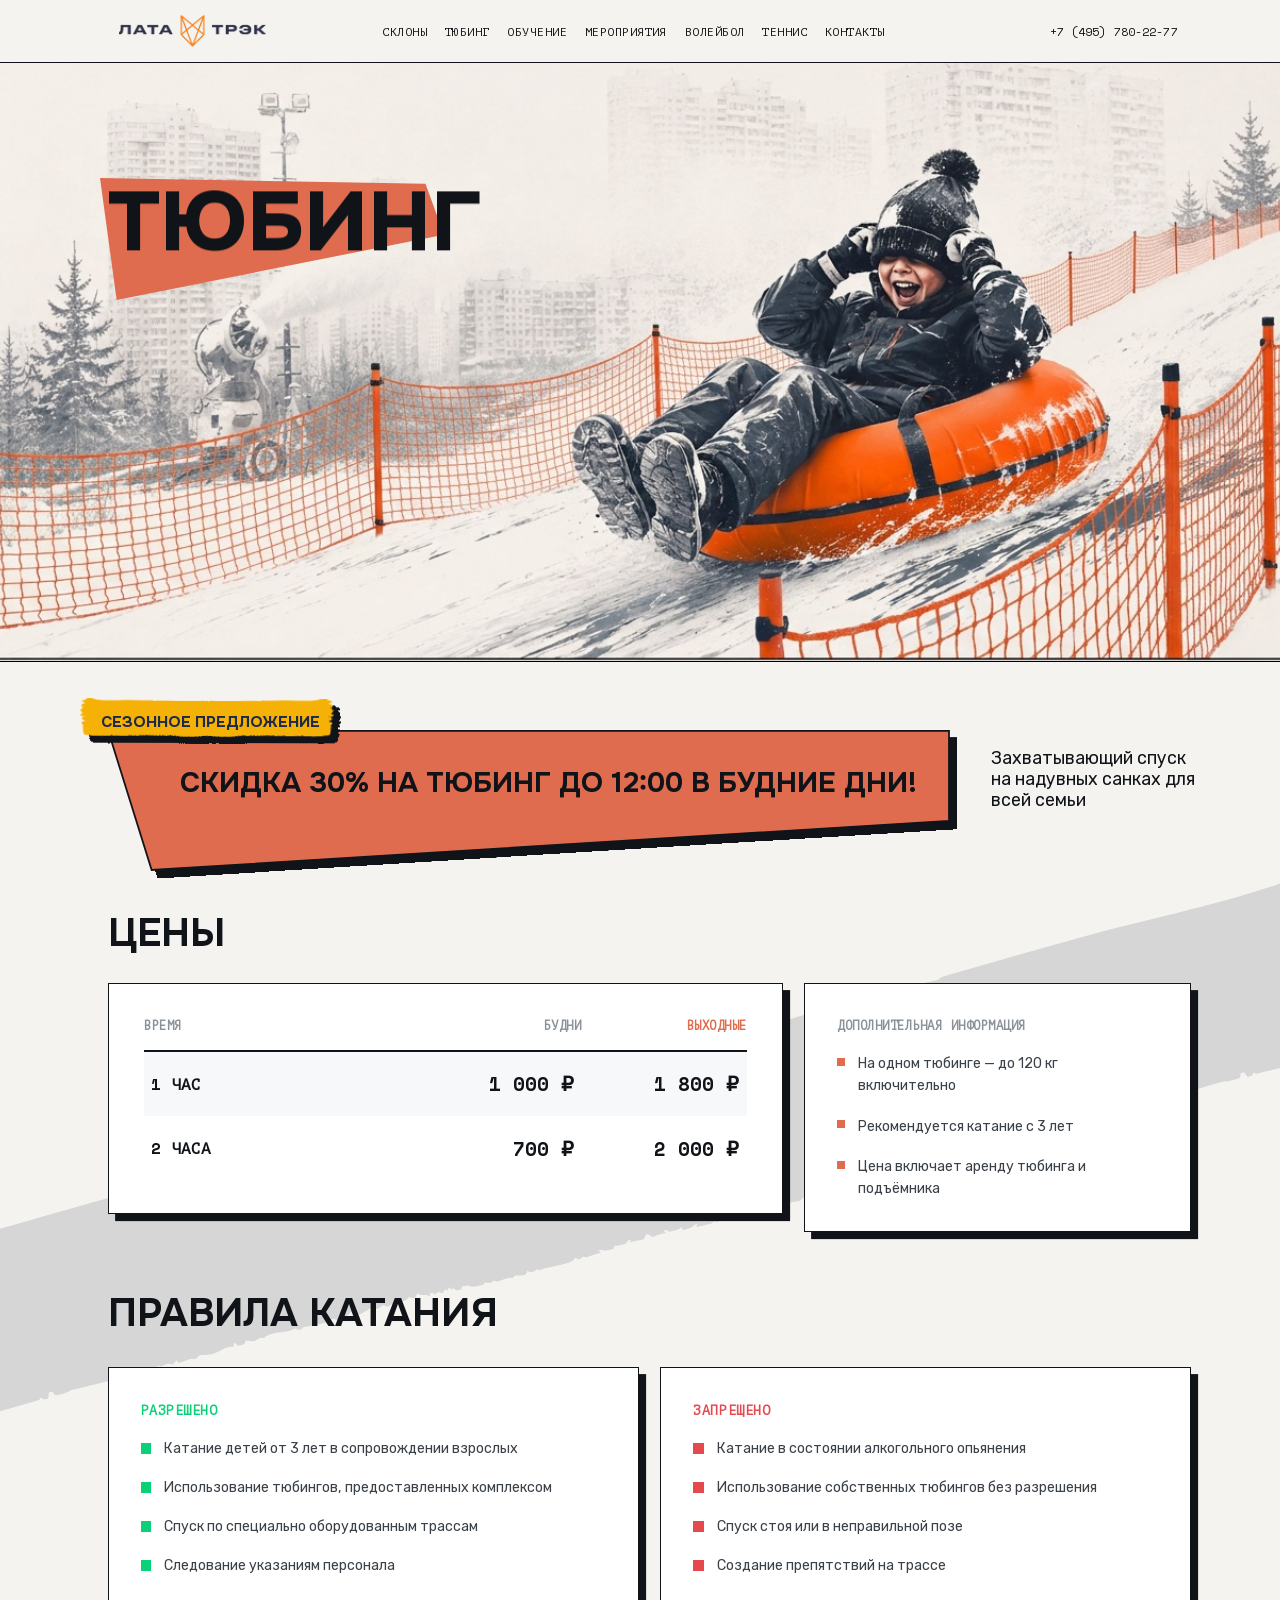
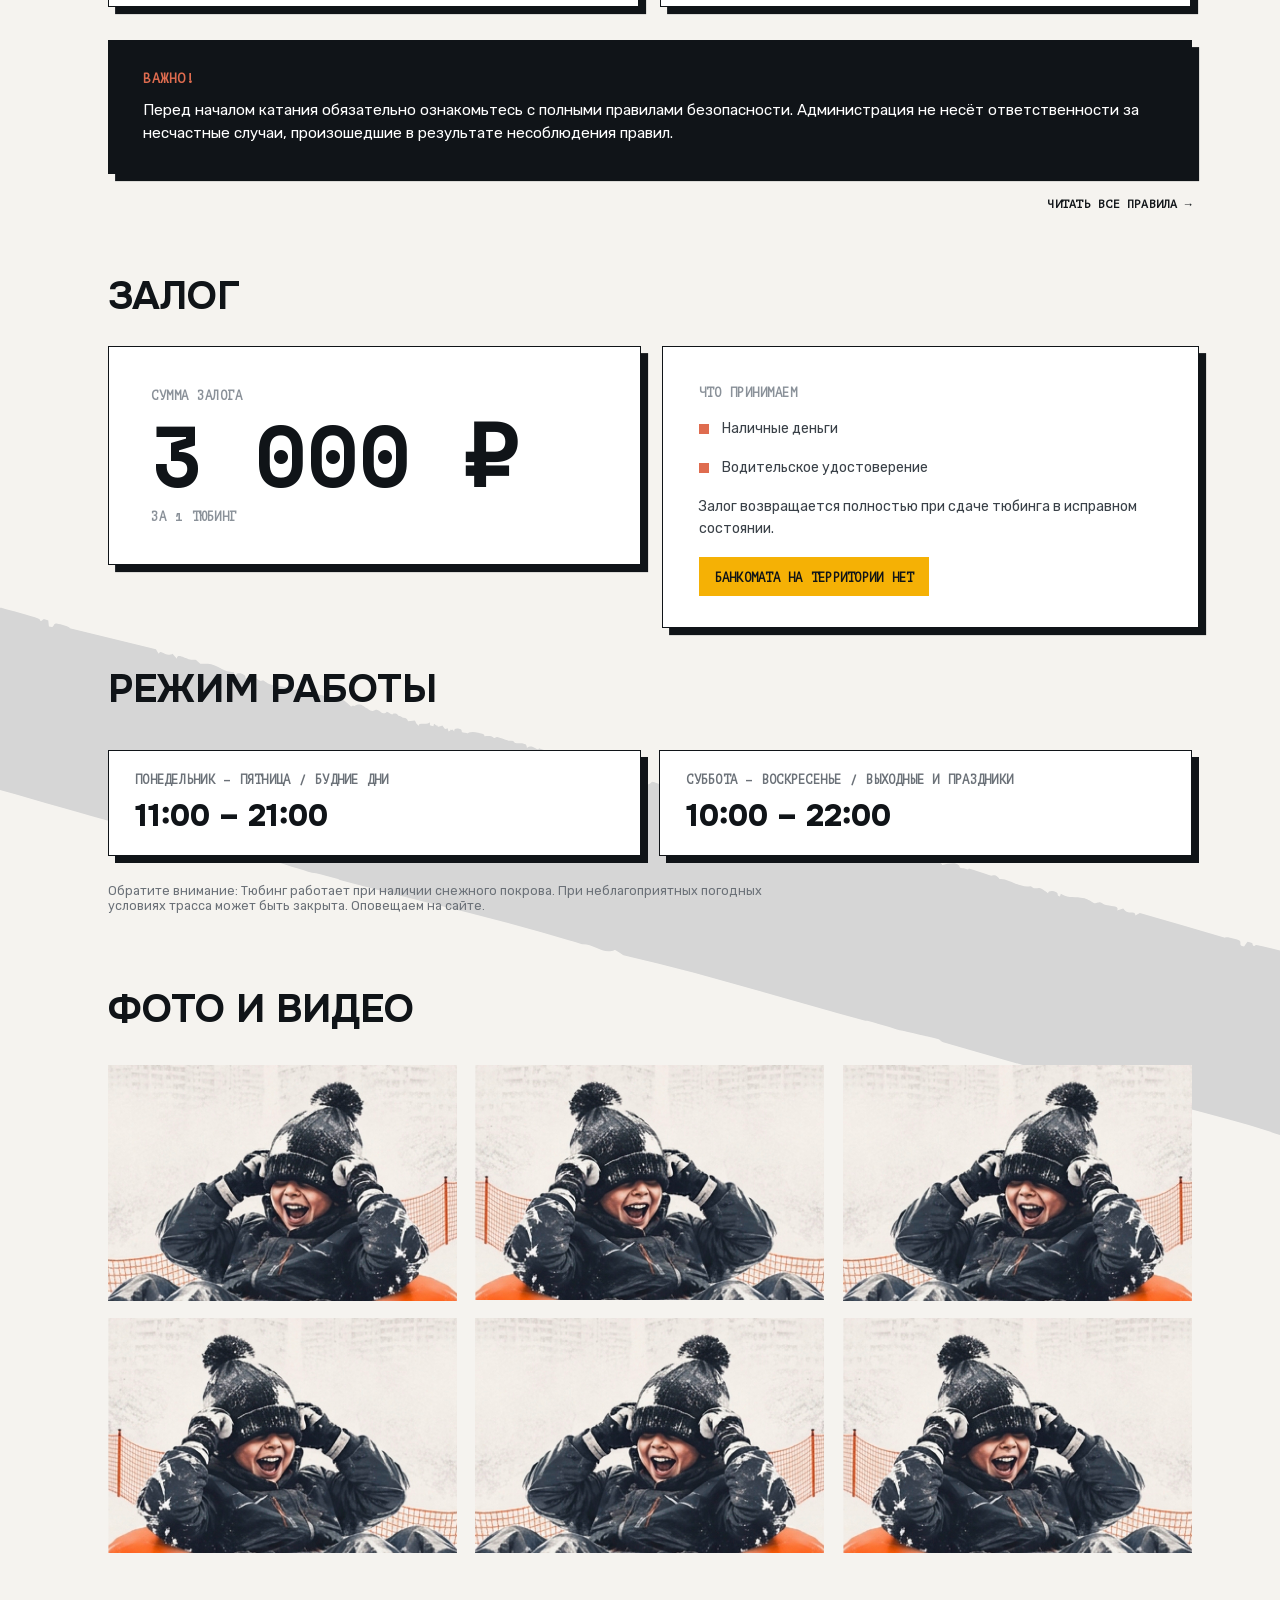
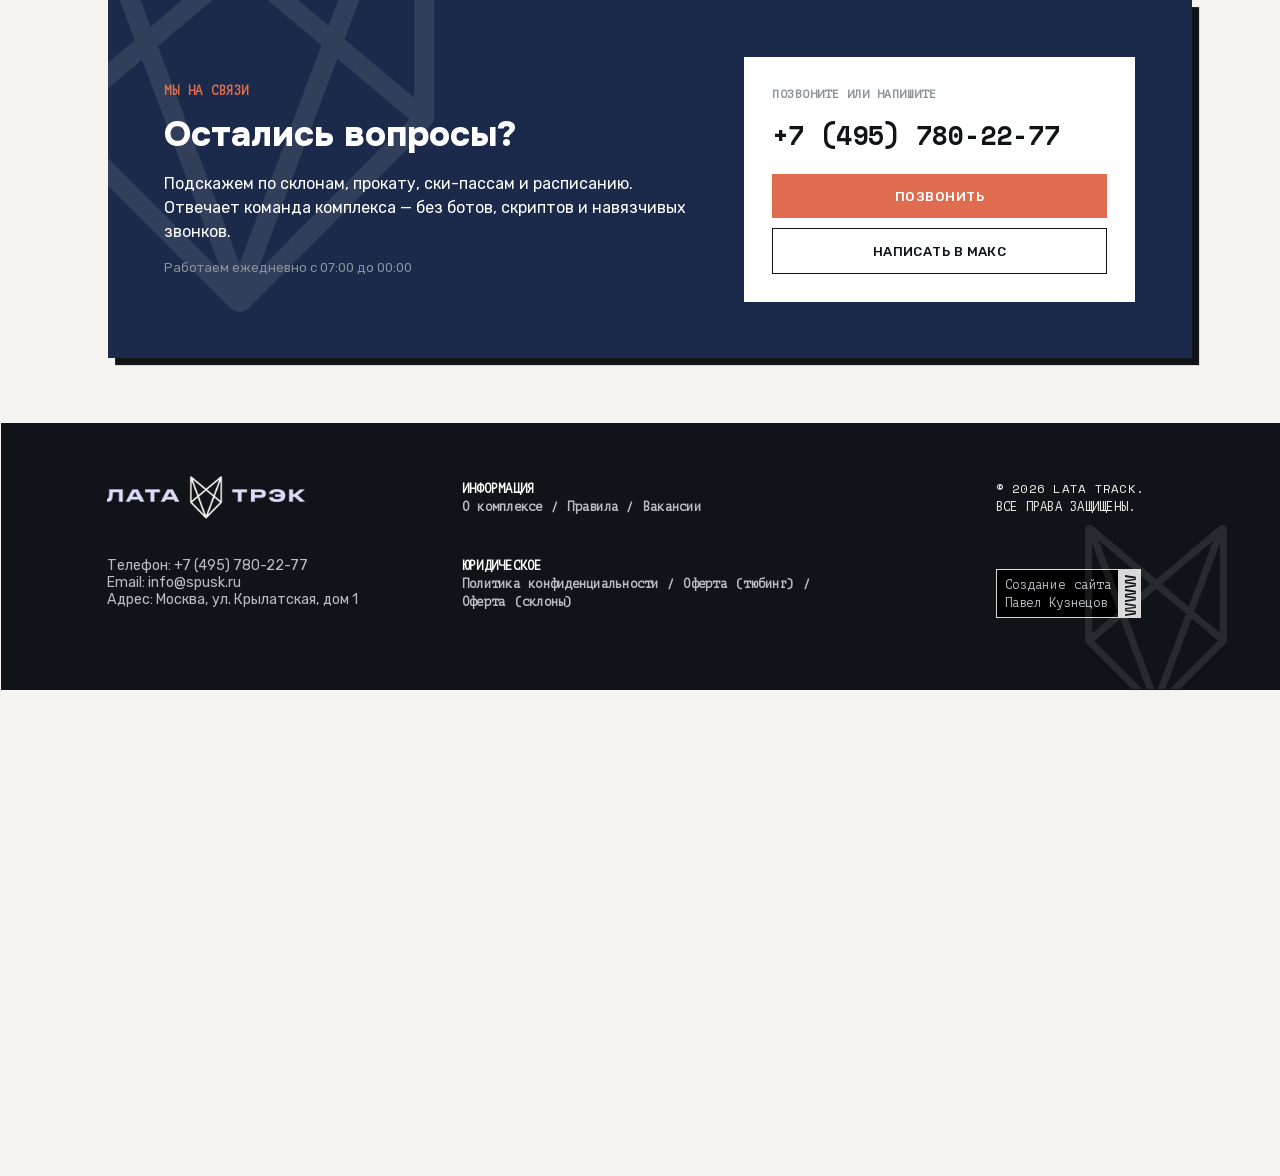
==== tubing.html @ 36e6abb0 "LATA TRACK demo: главная + тюбинг, прелоадер с FLIP, переходы страниц Живая вёрстка 1:1 с Figma kfRB" ====
<!DOCTYPE html>
<html lang="ru">
<head>
<meta charset="UTF-8">
<meta name="viewport" content="width=1440">
<title>ТЮБИНГ — ЛАТА ТРЭК</title>
<link rel="stylesheet" href="assets/fonts/fonts.css">
<link rel="stylesheet" href="css/main.css">
<script>
(function () {
  var q = new URLSearchParams(location.search);
  var rm = matchMedia('(prefers-reduced-motion: reduce)').matches;
  var d = document.documentElement;
  if (q.has('static') || rm) { d.classList.add('static'); return; }
  if (sessionStorage.getItem('lata-wipe')) { d.classList.add('from-wipe'); }
  d.classList.add('entering', 'page-anim-hero');
})();
</script>
</head>
<body class="page-tubing">

<div class="canvas">

  <!-- диагональные полосы-декор -->
  <div class="stripe tub-stripe-top"><img src="assets/img/tub-stripe-top.svg" alt=""></div>
  <div class="stripe tub-stripe-bottom"><img src="assets/img/tub-stripe-bottom.svg" alt=""></div>

  <!-- HERO -->
  <div class="hero-strip">
    <div class="media"><img src="assets/img/hero-tubing.jpg" alt="Тюбинг в «Лата Трэк»"></div>
  </div>
  <div class="paint tub-paint-h1"><img src="assets/img/tub-paint-h1.svg" alt=""></div>
  <h1 class="h1-hero"><span class="mask"><span>ТЮБИНГ</span></span></h1>
  <div class="tub-note tub-hero-soft">Захватывающий спуск на надувных санках для всей семьи</div>

  <!-- промо -->
  <div class="tub-promo tub-hero-soft"><div class="wrap"><img src="assets/img/tub-promo-banner.svg" alt=""></div></div>
  <div class="tub-promo-title tub-hero-soft">СКИДКА 30% НА ТЮБИНГ ДО 12:00 В БУДНИЕ ДНИ!</div>
  <div class="paint seasonal-paint tub-hero-soft"><div class="rot"><img src="assets/img/tub-paint-seasonal.svg" alt=""></div></div>
  <div class="seasonal-label tub-hero-soft">СЕЗОННОЕ ПРЕДЛОЖЕНИЕ</div>

  <!-- ЦЕНЫ -->
  <section class="sec sec-prices">
    <h2 class="h2" data-rv>ЦЕНЫ</h2>
    <div class="row" data-rv-group>
      <div class="bcard hoverable price-card" data-rv>
        <div class="hrow">
          <span class="mono-label grow">ВРЕМЯ</span>
          <span class="cell"><span class="mono-label">БУДНИ</span></span>
          <span class="cell last"><span class="mono-label accent">ВЫХОДНЫЕ</span></span>
        </div>
        <div class="rule"></div>
        <div class="prow zebra">
          <span class="nm">1 ЧАС</span>
          <span class="cell">1 000 ₽</span>
          <span class="cell last">1 800 ₽</span>
        </div>
        <div class="prow">
          <span class="nm">2 ЧАСА</span>
          <span class="cell">700 ₽</span>
          <span class="cell last">2 000 ₽</span>
        </div>
      </div>
      <div class="bcard hoverable info-card" data-rv>
        <span class="mono-label">ДОПОЛНИТЕЛЬНАЯ ИНФОРМАЦИЯ</span>
        <div class="bullet"><span class="dot"></span><p>На одном тюбинге — до 120 кг включительно</p></div>
        <div class="bullet"><span class="dot"></span><p>Рекомендуется катание с 3 лет</p></div>
        <div class="bullet"><span class="dot"></span><p>Цена включает аренду тюбинга и подъёмника</p></div>
      </div>
    </div>
  </section>

  <!-- ПРАВИЛА КАТАНИЯ -->
  <h2 class="h2 tub-rules-h2" data-rv>ПРАВИЛА КАТАНИЯ</h2>
  <div class="rules-cols" data-rv-group>
    <div class="bcard hoverable rule-card allow" data-rv>
      <span class="cap">РАЗРЕШЕНО</span>
      <div class="bullet"><span class="dot"></span><p>Катание детей от 3 лет в сопровождении взрослых</p></div>
      <div class="bullet"><span class="dot"></span><p>Использование тюбингов, предоставленных комплексом</p></div>
      <div class="bullet"><span class="dot"></span><p>Спуск по специально оборудованным трассам</p></div>
      <div class="bullet"><span class="dot"></span><p>Следование указаниям персонала</p></div>
    </div>
    <div class="bcard hoverable rule-card deny" data-rv>
      <span class="cap">ЗАПРЕЩЕНО</span>
      <div class="bullet"><span class="dot"></span><p>Катание в состоянии алкогольного опьянения</p></div>
      <div class="bullet"><span class="dot"></span><p>Использование собственных тюбингов без разрешения</p></div>
      <div class="bullet"><span class="dot"></span><p>Спуск стоя или в неправильной позе</p></div>
      <div class="bullet"><span class="dot"></span><p>Создание препятствий на трассе</p></div>
    </div>
  </div>
  <div class="important-card" data-rv>
    <span class="cap">ВАЖНО!</span>
    <p>Перед началом катания обязательно ознакомьтесь с полными правилами безопасности. Администрация не несёт ответственности за несчастные случаи, произошедшие в результате несоблюдения правил.</p>
  </div>
  <div class="rules-link" data-rv><a class="more" href="#">ЧИТАТЬ ВСЕ ПРАВИЛА →</a></div>

  <!-- ЗАЛОГ -->
  <section class="sec sec-deposit">
    <h2 class="h2" data-rv>ЗАЛОГ</h2>
    <div class="row" data-rv-group>
      <div class="bcard hoverable deposit-sum" data-rv>
        <span class="cap">СУММА ЗАЛОГА</span>
        <span class="big">3 000 ₽</span>
        <span class="sub">ЗА 1 ТЮБИНГ</span>
      </div>
      <div class="bcard hoverable deposit-info" data-rv>
        <span class="mono-label">ЧТО ПРИНИМАЕМ</span>
        <div class="bullet"><span class="dot" style="width:12px;height:12px;margin-top:6px"></span><p>Наличные деньги</p></div>
        <div class="bullet"><span class="dot" style="width:12px;height:12px;margin-top:6px"></span><p>Водительское удостоверение</p></div>
        <p class="txt">Залог возвращается полностью при сдаче тюбинга в исправном состоянии.</p>
        <span class="warn-badge">БАНКОМАТА НА ТЕРРИТОРИИ НЕТ</span>
      </div>
    </div>
  </section>

  <!-- РЕЖИМ РАБОТЫ -->
  <h2 class="h2 tub-hours-h2" data-rv>РЕЖИМ РАБОТЫ</h2>
  <div data-rv-group>
    <div class="hours-card hc1" data-rv>
      <span class="cap">ПОНЕДЕЛЬНИК – ПЯТНИЦА / БУДНИЕ ДНИ</span>
      <span class="time">11:00 – 21:00</span>
    </div>
    <div class="hours-card hc2" data-rv>
      <span class="cap">СУББОТА – ВОСКРЕСЕНЬЕ / ВЫХОДНЫЕ И ПРАЗДНИКИ</span>
      <span class="time">10:00 – 22:00</span>
    </div>
  </div>
  <p class="hours-note" data-rv>Обратите внимание: Тюбинг работает при наличии снежного покрова. При неблагоприятных погодных условиях трасса может быть закрыта. Оповещаем на сайте.</p>

  <!-- ФОТО И ВИДЕО -->
  <h2 class="h2 tub-photos-h2" data-rv>ФОТО И ВИДЕО</h2>
  <div data-rv-group>
    <div class="gal g1" data-rv><img src="assets/img/tub-photo.jpg" alt="Тюбинг — фото 1"></div>
    <div class="gal g2 flip" data-rv><img src="assets/img/tub-photo.jpg" alt="Тюбинг — фото 2"></div>
    <div class="gal g3" data-rv><img src="assets/img/tub-photo.jpg" alt="Тюбинг — фото 3"></div>
    <div class="gal g4 flip" data-rv><img src="assets/img/tub-photo.jpg" alt="Тюбинг — фото 4"></div>
    <div class="gal g5" data-rv><img src="assets/img/tub-photo.jpg" alt="Тюбинг — фото 5"></div>
    <div class="gal g6 flip" data-rv><img src="assets/img/tub-photo.jpg" alt="Тюбинг — фото 6"></div>
  </div>

  <!-- CTA -->
  <section class="cta" data-rv>
    <div class="fox"><img src="assets/img/fox-cta.svg" alt=""></div>
    <div class="left">
      <span class="cap">МЫ НА СВЯЗИ</span>
      <h3>Остались вопросы?</h3>
      <p class="txt">Подскажем по склонам, прокату, ски-пассам и расписанию. Отвечает команда комплекса — без ботов, скриптов и навязчивых звонков.</p>
      <p class="sub">Работаем ежедневно с 07:00 до 00:00</p>
    </div>
    <div class="card">
      <span class="cap">ПОЗВОНИТЕ ИЛИ НАПИШИТЕ</span>
      <span class="phone">+7 (495) 780-22-77</span>
      <div class="btns">
        <a class="btn solid" href="tel:+74957802277">ПОЗВОНИТЬ</a>
        <a class="btn line" href="#">НАПИСАТЬ В МАКС</a>
      </div>
    </div>
  </section>

  <!-- ФУТЕР -->
  <footer class="site-footer">
    <img class="flogo" src="assets/img/logo-light.png" alt="ЛАТА ТРЭК">
    <div class="contacts">
      <p>Телефон: +7 (495) 780-22-77</p>
      <p>Email: info@spusk.ru</p>
      <p>Адрес: Москва, ул. Крылатская, дом 1</p>
    </div>
    <div class="col info"><b>ИНФОРМАЦИЯ</b>О комплексе / Правила / Вакансии</div>
    <div class="col legal"><b>ЮРИДИЧЕСКОЕ</b>Политика конфиденциальности / Оферта (тюбинг) / Оферта (склоны)</div>
    <div class="copy"><p>© 2026 LATA TRACK.</p><p>ВСЕ ПРАВА ЗАЩИЩЕНЫ.</p></div>
    <div class="madebox"></div>
    <div class="madeslab"></div>
    <div class="www w1"><img src="assets/img/www-1.svg" alt=""></div>
    <div class="www w2"><img src="assets/img/www-2.svg" alt=""></div>
    <div class="www w3"><img src="assets/img/www-3.svg" alt=""></div>
    <div class="made"><p class="csite">Создание сайта</p><p>Павел Кузнецов</p></div>
    <div class="fox"><img src="assets/img/fox-footer.svg" alt=""></div>
  </footer>

  <!-- ХЕДЕР -->
  <header class="site-header">
    <a class="logo" href="index.html" data-nav><img src="assets/img/logo-dark.png" alt="ЛАТА ТРЭК"></a>
    <nav>
      <a href="index.html" data-nav>СКЛОНЫ</a>
      <a href="tubing.html">ТЮБИНГ</a>
      <a href="#">ОБУЧЕНИЕ</a>
      <a href="#">МЕРОПРИЯТИЯ</a>
      <a href="#">ВОЛЕЙБОЛ</a>
      <a href="#">ТЕННИС</a>
      <a href="#">КОНТАКТЫ</a>
    </nav>
    <span class="phone">+7 (495) 780-22-77</span>
  </header>

</div>

<!-- ПЕРЕХОД -->
<div id="wipe"><span class="edge"></span></div>

<script src="js/app.js"></script>
</body>
</html>
---- assets/fonts/fonts.css ----
@font-face {
  font-family: 'Onest';
  font-style: normal;
  font-weight: 600;
  font-display: swap;
  src: url('Onest-600-cyrillic.woff2') format('woff2');
  unicode-range: U+0301, U+0400-045F, U+0490-0491, U+04B0-04B1, U+2116;
}
@font-face {
  font-family: 'Onest';
  font-style: normal;
  font-weight: 600;
  font-display: swap;
  src: url('Onest-600-latin.woff2') format('woff2');
  unicode-range: U+0000-00FF, U+0131, U+0152-0153, U+02BB-02BC, U+02C6, U+02DA, U+02DC, U+0304, U+0308, U+0329, U+2000-206F, U+20AC, U+2122, U+2191, U+2193, U+2212, U+2215, U+FEFF, U+FFFD;
}
@font-face {
  font-family: 'Onest';
  font-style: normal;
  font-weight: 700;
  font-display: swap;
  src: url('Onest-700-cyrillic.woff2') format('woff2');
  unicode-range: U+0301, U+0400-045F, U+0490-0491, U+04B0-04B1, U+2116;
}
@font-face {
  font-family: 'Onest';
  font-style: normal;
  font-weight: 700;
  font-display: swap;
  src: url('Onest-700-latin.woff2') format('woff2');
  unicode-range: U+0000-00FF, U+0131, U+0152-0153, U+02BB-02BC, U+02C6, U+02DA, U+02DC, U+0304, U+0308, U+0329, U+2000-206F, U+20AC, U+2122, U+2191, U+2193, U+2212, U+2215, U+FEFF, U+FFFD;
}
@font-face {
  font-family: 'Onest';
  font-style: normal;
  font-weight: 800;
  font-display: swap;
  src: url('Onest-800-cyrillic.woff2') format('woff2');
  unicode-range: U+0301, U+0400-045F, U+0490-0491, U+04B0-04B1, U+2116;
}
@font-face {
  font-family: 'Onest';
  font-style: normal;
  font-weight: 800;
  font-display: swap;
  src: url('Onest-800-latin.woff2') format('woff2');
  unicode-range: U+0000-00FF, U+0131, U+0152-0153, U+02BB-02BC, U+02C6, U+02DA, U+02DC, U+0304, U+0308, U+0329, U+2000-206F, U+20AC, U+2122, U+2191, U+2193, U+2212, U+2215, U+FEFF, U+FFFD;
}
@font-face {
  font-family: 'Rubik';
  font-style: normal;
  font-weight: 400;
  font-display: swap;
  src: url('Rubik-400-cyrillic.woff2') format('woff2');
  unicode-range: U+0301, U+0400-045F, U+0490-0491, U+04B0-04B1, U+2116;
}
@font-face {
  font-family: 'Rubik';
  font-style: normal;
  font-weight: 400;
  font-display: swap;
  src: url('Rubik-400-latin.woff2') format('woff2');
  unicode-range: U+0000-00FF, U+0131, U+0152-0153, U+02BB-02BC, U+02C6, U+02DA, U+02DC, U+0304, U+0308, U+0329, U+2000-206F, U+20AC, U+2122, U+2191, U+2193, U+2212, U+2215, U+FEFF, U+FFFD;
}
@font-face {
  font-family: 'Rubik';
  font-style: normal;
  font-weight: 500;
  font-display: swap;
  src: url('Rubik-500-cyrillic.woff2') format('woff2');
  unicode-range: U+0301, U+0400-045F, U+0490-0491, U+04B0-04B1, U+2116;
}
@font-face {
  font-family: 'Rubik';
  font-style: normal;
  font-weight: 500;
  font-display: swap;
  src: url('Rubik-500-latin.woff2') format('woff2');
  unicode-range: U+0000-00FF, U+0131, U+0152-0153, U+02BB-02BC, U+02C6, U+02DA, U+02DC, U+0304, U+0308, U+0329, U+2000-206F, U+20AC, U+2122, U+2191, U+2193, U+2212, U+2215, U+FEFF, U+FFFD;
}
@font-face {
  font-family: 'Space Mono';
  font-style: normal;
  font-weight: 400;
  font-display: swap;
  src: url('SpaceMono-400-latin.woff2') format('woff2');
  unicode-range: U+0000-00FF, U+0131, U+0152-0153, U+02BB-02BC, U+02C6, U+02DA, U+02DC, U+0304, U+0308, U+0329, U+2000-206F, U+20AC, U+2122, U+2191, U+2193, U+2212, U+2215, U+FEFF, U+FFFD;
}
@font-face {
  font-family: 'Space Mono';
  font-style: normal;
  font-weight: 700;
  font-display: swap;
  src: url('SpaceMono-700-latin.woff2') format('woff2');
  unicode-range: U+0000-00FF, U+0131, U+0152-0153, U+02BB-02BC, U+02C6, U+02DA, U+02DC, U+0304, U+0308, U+0329, U+2000-206F, U+20AC, U+2122, U+2191, U+2193, U+2212, U+2215, U+FEFF, U+FFFD;
}
@font-face {
  font-family: 'PT Mono';
  font-style: normal;
  font-weight: 400;
  font-display: swap;
  src: url('PTMono-400-cyrillic.woff2') format('woff2');
  unicode-range: U+0301, U+0400-045F, U+0490-0491, U+04B0-04B1, U+2116;
}
@font-face {
  font-family: 'PT Mono';
  font-style: normal;
  font-weight: 400;
  font-display: swap;
  src: url('PTMono-400-latin.woff2') format('woff2');
  unicode-range: U+0000-00FF, U+0131, U+0152-0153, U+02BB-02BC, U+02C6, U+02DA, U+02DC, U+0304, U+0308, U+0329, U+2000-206F, U+20AC, U+2122, U+2191, U+2193, U+2212, U+2215, U+FEFF, U+FFFD;
}
---- css/main.css ----
/* LATA TRACK — demo build. 1:1 c Figma kfRB9pkEoNLR5m53tlv09r (страница «прототип», Brutal). */

:root {
  --ink: #101418;
  --ink2: #3a4148;
  --muted: #8a9199;
  --muted2: #6b7178;
  --navy: #1b2a4a;
  --orange: #df6c4f;
  --beige: #f5f3ef;
  --snow: #f7f8fa;
  --open: #0ad078;
  --closed: #e5484d;
  --warn: #f5b105;
  --fog: #b9bdc1;

  --f-head: 'Onest', 'Helvetica Neue', sans-serif;
  --f-body: 'Rubik', Arial, sans-serif;
  --f-mono: 'Space Mono', 'PT Mono', 'Menlo', monospace;

  /* сильные кривые (animations.dev) */
  --ease-out: cubic-bezier(0.23, 1, 0.32, 1);
  --ease-in-out: cubic-bezier(0.77, 0, 0.175, 1);
  --ease-flip: cubic-bezier(0.72, 0, 0.16, 1);
}

* { margin: 0; padding: 0; box-sizing: border-box; }
html { background: var(--beige); }
body {
  background: var(--beige);
  font-family: var(--f-body);
  color: var(--ink);
  -webkit-font-smoothing: antialiased;
  overflow-x: hidden;
}
img { display: block; }
a { color: inherit; text-decoration: none; }
html.preloading body { overflow: hidden; }

/* ==== канва 1440, всё абсолютом по координатам макета ==== */
.canvas {
  position: relative;
  width: 1440px;
  margin: 0 auto;
  overflow: hidden; /* как фрейм в Figma — клип по границе 1440 */
}
.page-home .canvas { height: 4735px; }
.page-tubing .canvas { height: 4376px; }
.abs { position: absolute; }

/* ================= ХЕДЕР ================= */
.site-header {
  position: absolute;
  left: -6px; top: -1px;
  width: 1454px; height: 72px;
  background: var(--beige);
  border: 1px solid var(--ink);
  box-shadow: 10px 0 0 0 #c1b9ad;
  z-index: 30;
  display: flex;
  align-items: center;
  padding-left: 139px;
  padding-right: 122px;
  gap: 131px;
  transition: transform 560ms var(--ease-out);
}
.site-header .logo { width: 165px; height: 36px; flex: none; }
.site-header .logo img { width: 100%; height: 100%; object-fit: cover; }
.site-header nav {
  display: flex; gap: 20px; flex: none;
  font-family: var(--f-mono); font-size: 13px; letter-spacing: 0.52px;
  color: var(--ink); white-space: nowrap;
}
.site-header nav a { position: relative; transition: color 140ms var(--ease-out); }
.site-header nav a::after {
  content: ''; position: absolute; left: 0; right: 0; bottom: -4px; height: 2px;
  background: var(--orange); transform: scaleX(0); transform-origin: left;
  transition: transform 200ms var(--ease-out);
}
.site-header nav a:hover { color: var(--orange); }
.site-header nav a:hover::after { transform: scaleX(1); }
.site-header .phone { font-family: var(--f-mono); font-size: 13px; letter-spacing: 0.13px; white-space: nowrap; margin-left: auto; }

/* ============== ОБЩИЕ ЭЛЕМЕНТЫ ============== */
.h2 { font-family: var(--f-head); font-weight: 700; font-size: 44px; line-height: normal; color: var(--ink); }

.btn { display: flex; align-items: center; justify-content: center; gap: 9px; cursor: pointer;
  transition: transform 160ms var(--ease-out), background-color 160ms var(--ease-out), box-shadow 160ms var(--ease-out); }
.btn:active { transform: scale(0.97); }
.btn-dark { background: var(--ink); border: 2px solid var(--ink); color: #fff; }
.btn-dark:hover { background: #232b33; }
.btn-ghost { background: var(--beige); border: 2px solid var(--ink); color: var(--ink); }
.btn-ghost:hover { background: #fff; }
.btn .flame { width: 12.84px; height: 16.82px; }
.btn .flame img { width: 100%; height: 100%; }

.more {
  font-family: var(--f-mono); font-weight: 700; color: var(--orange); white-space: nowrap; cursor: pointer;
  display: inline-block; transition: transform 150ms var(--ease-out);
}
.more:hover { transform: translateX(4px); }

/* брутальная карточка */
.bcard {
  background: #fff; border: 2px solid var(--ink);
  box-shadow: 8px 8px 0 0 var(--ink);
  transition: transform 200ms var(--ease-out), box-shadow 200ms var(--ease-out);
}
.bcard.hoverable:hover { transform: translate(-3px, -3px); box-shadow: 11px 11px 0 0 var(--ink); }

/* диагональные полосы-декор */
.stripe { position: absolute; width: 1851.8px; height: 216.775px; pointer-events: none; }
.stripe img { width: 100%; height: 100%; }

/* краска-мазок с внутренними выносами */
.paint { position: absolute; pointer-events: none; }
.paint img { position: absolute; width: 100%; height: 100%; }

/* ================= HERO (общее) ================= */
.hero-strip {
  position: absolute; left: -8px; top: 64.37px;
  width: 1456px; height: 680px;
  border: 1px solid #000;
  z-index: 2;
}
.page-tubing .hero-strip { border-width: 2px; }
.hero-strip .media { position: absolute; inset: 0; overflow: hidden; }
.hero-strip .media img { width: 100%; height: 100%; object-fit: cover; object-position: bottom; }
.hero-strip .grad { position: absolute; inset: 0;
  background: linear-gradient(72.45deg, rgb(245, 243, 239) 5.6%, rgba(255, 255, 255, 0) 46.7%); }

/* маски строк заголовков */
.mask { display: block; overflow: hidden; }
.mask > span { display: block; will-change: transform; }

.h1-hero {
  position: absolute; font-family: var(--f-head); font-weight: 800; font-size: 95px;
  line-height: 121px; color: var(--ink); z-index: 4; white-space: nowrap;
}

/* ================= ГЛАВНАЯ ================= */
/* декор */
.home-stripe-1 { left: -304.35px; top: 1278.55px; transform: rotate(-15deg); }
.home-stripe-2 { left: -304.35px; top: 3008.36px; transform: rotate(15deg) scaleY(-1); }

/* hero */
.hero-badge { position: absolute; left: 114px; top: 143px; width: 284.59px; height: 44.79px; z-index: 4; }
.hero-badge .paint-img { position: absolute; left: 0; top: 0; width: 284.47px; height: 44px; transform: rotate(0.16deg); }
.hero-badge .paint-img img { position: absolute; left: 0; top: 0; width: 102.81%; height: 118.18%; }
.hero-badge .t {
  position: absolute; left: 16.69px; top: 11.4px;
  font-family: var(--f-head); font-weight: 700; font-size: 17.38px; color: var(--navy); white-space: nowrap;
}
.hero-paint-h1 { left: 102.58px; top: 313px; width: 386.3px; height: 137.77px; z-index: 3; }
.home .h1-hero { left: 120px; top: 207.79px; }
.hero-btns { position: absolute; left: 120px; top: 612.38px; display: flex; gap: 16px; z-index: 4; }
.hero-btns .btn { width: 240px; height: 56px; }
.hero-btns .btn-dark { font-family: var(--f-body); font-weight: 500; font-size: 14px; letter-spacing: 0.7px; }
.hero-btns .btn-ghost { font-family: var(--f-body); font-weight: 500; font-size: 13px; letter-spacing: 0.39px; }

/* веб-камеры */
.webcams {
  position: absolute; left: 120px; top: 812.38px; width: 1220px; height: 340px;
  background: var(--navy); border: 2px solid var(--ink);
  filter: drop-shadow(8px 8px 0 var(--ink));
  z-index: 2;
}
.webcams .cap { position: absolute; left: 23.75px; top: 17.72px; display: flex; gap: 6px; align-items: center; }
.webcams .cap img { width: 12px; height: 12px; }
.webcams .cap span, .webcams .hours {
  font-family: var(--f-mono); font-size: 14px; letter-spacing: 0.28px; color: var(--beige); white-space: nowrap;
}
.webcams .hours { position: absolute; left: 634.09px; top: 18.22px; }
.webcams .cam { position: absolute; top: 68.76px; width: 391.26px; height: 260.19px; overflow: hidden; }
.webcams .cam img { width: 100%; height: 100%; object-fit: cover; transition: transform 600ms var(--ease-out); }
.webcams .cam:hover img { transform: scale(1.04); }
.webcams .cam.c1 { left: 12px; } .webcams .cam.c2 { left: 413.5px; } .webcams .cam.c3 { left: 815.01px; }
.fox-webcams { position: absolute; left: 91px; top: 749.61px; width: 249.62px; height: 326.96px; z-index: 3; pointer-events: none; }
.fox-webcams img { width: 100%; height: 100%; }

/* статусы склонов */
.status-paint { left: 128px; top: 1157.78px; width: 573.32px; height: 57.17px; z-index: 2; }
.status-row { position: absolute; left: 145.56px; top: 1171.48px; display: flex; gap: 60px; z-index: 3;
  font-size: 12px; font-family: var(--f-body); }
.status-row .g { display: flex; gap: 15px; align-items: center; white-space: nowrap; }
.status-row .s { display: flex; gap: 6px; align-items: center; }
.status-row .s img { width: 12px; height: 12px; }
.status-row .lite { color: var(--beige); }
.status-row .dark { color: var(--ink); }
.status-row .ok { color: var(--open); }

/* о комплексе */
.about-h2 { position: absolute; left: 120px; top: 1278.32px; width: 620px; }
.about-txt { position: absolute; left: 120px; top: 1369.94px; width: 669.58px;
  font-size: 18px; line-height: normal; color: var(--ink2); }
.about-txt p { min-height: 21px; }
.about-more { position: absolute; left: 120px; top: 1541.43px; font-size: 14px; letter-spacing: 0.28px; }

/* погодный виджет */
.weather {
  position: absolute; left: 817.56px; top: 1282.32px; width: 520px;
  border: 2px solid var(--ink); background: #fff;
  filter: drop-shadow(8px 8px 0 var(--ink));
  display: flex; flex-direction: column; gap: 20px; padding: 32px; z-index: 2;
}
.weather .top { display: flex; align-items: center; justify-content: space-between; }
.weather .top .wlogo { width: 131.99px; height: 28.8px; object-fit: cover; }
.weather .badge { display: flex; gap: 8px; align-items: center; background: var(--open); padding: 6px 12px; }
.weather .badge img { width: 7px; height: 7px; }
.weather .badge span { font-family: var(--f-mono); font-weight: 700; font-size: 12px; color: var(--ink); white-space: nowrap; }
.weather .temp { display: flex; gap: 16px; align-items: flex-end; white-space: nowrap; }
.weather .temp .deg { font-family: var(--f-mono); font-weight: 700; font-size: 72px; line-height: 76px; }
.weather .temp .cond { display: flex; flex-direction: column; gap: 2px; }
.weather .temp .cond b { font-family: var(--f-head); font-weight: 600; font-size: 20px; }
.weather .temp .cond i { font-style: normal; font-size: 14px; color: var(--ink2); }
.weather .metrics { display: flex; gap: 40px; }
.weather .metrics .m { display: flex; flex-direction: column; gap: 4px; white-space: nowrap; }
.weather .metrics .m b { font-family: var(--f-mono); font-weight: 700; font-size: 22px; }
.weather .metrics .m span { font-size: 12px; color: var(--muted); }
.weather .src { font-size: 11px; color: var(--muted); white-space: nowrap; }

/* промо-баннер */
.promo-banner { position: absolute; left: 120px; top: 1682.68px; width: 1217.56px; height: 201.64px; z-index: 2; }
.promo-banner .wrap { position: absolute; top: -0.5%; right: -0.74%; bottom: -4.49%; left: -0.11%; }
.promo-banner .wrap img { width: 100%; height: 100%; }
.promo-title { position: absolute; left: 202.03px; top: 1737px; width: 820px;
  font-family: var(--f-head); font-weight: 700; font-size: 32px; color: var(--ink); z-index: 3; }
.promo-btn { position: absolute; left: 1100px; top: 1725px; width: 180px; height: 52px; z-index: 3;
  font-family: var(--f-body); font-weight: 500; font-size: 13px; letter-spacing: 0.39px; gap: 10px; }
.seasonal-paint { width: 286.27px; height: 44.8px; z-index: 2; }
.home .seasonal-paint { left: 89.94px; top: 1663px; }
.seasonal-paint .rot { position: absolute; left: 0; top: 0; width: 286.15px; height: 44px; transform: rotate(0.16deg); }
.seasonal-paint .rot img { position: absolute; left: 0; top: 0; width: 102.8%; height: 118.18%; }
.seasonal-label { position: absolute; font-family: var(--f-head); font-weight: 700; font-size: 17.38px;
  color: var(--navy); white-space: nowrap; z-index: 3; }
.home .seasonal-label { left: 113.14px; top: 1679px; }

/* основные развлечения */
.fun-h2 { position: absolute; left: 120px; top: 1928.59px; width: 900px; }
.fun-card { position: absolute; width: 600px; height: 427px; z-index: 2; cursor: pointer; }
.fun-card .pic { position: absolute; left: -2px; top: -2px; width: 600px; height: 248.51px; border: 2px solid #000; overflow: hidden; }
.fun-card .pic img { width: 100%; height: 100%; object-fit: cover; transition: transform 700ms var(--ease-out); }
.fun-card:hover .pic img { transform: scale(1.035); }
.fun-card .pic .grad { position: absolute; inset: 0;
  background: linear-gradient(70.37deg, rgb(245, 243, 239) 5.6%, rgba(255, 255, 255, 0) 46.7%); }
.fun-card .num { position: absolute; left: 22px; font-family: var(--f-mono); font-weight: 700; font-size: 14px;
  letter-spacing: 0.28px; color: var(--orange); }
.fun-card .ttl { position: absolute; left: 22px; width: 540px; font-family: var(--f-head); font-weight: 600; font-size: 26px; color: var(--ink); }
.fun-card .dsc { position: absolute; left: 22px; font-size: 16px; color: var(--ink2); }
.fun-card .more { position: absolute; left: 488px; font-size: 11px; letter-spacing: 0.22px; }
.fun-card.p1 { left: 120px; top: 2043.59px; } .fun-card.p2 { left: 740px; top: 2043.59px; }
.fun-card.p3 { left: 120px; top: 2508.59px; } .fun-card.p4 { left: 740px; top: 2508.59px; }
.fun-card.p1 .num, .fun-card.p2 .num { top: 262.3px; } .fun-card.p1 .ttl, .fun-card.p2 .ttl { top: 288.3px; }
.fun-card.p1 .dsc { top: 332.3px; width: 389.82px; } .fun-card.p2 .dsc { top: 332.3px; width: 350.62px; }
.fun-card.p1 .more, .fun-card.p2 .more { top: 384.3px; }
.fun-card.p3 .num { top: 267.4px; } .fun-card.p3 .ttl { top: 293.4px; } .fun-card.p3 .dsc { top: 338.9px; width: 540px; }
.fun-card.p3 .more { top: 389.4px; }
.fun-card.p4 .num { top: 270.8px; } .fun-card.p4 .ttl { top: 296.8px; } .fun-card.p4 .dsc { top: 338.9px; width: 540px; }
.fun-card.p4 .more { top: 392.8px; }
.fun-card.p3 .pic img { width: 126.49%; height: 134.56%; margin-left: -26.53%; margin-top: -12.06%; object-fit: fill; }

/* дополнительные активности */
.act-h2 { position: absolute; left: 120px; top: 3003.51px; width: 900px; }
.act-card { position: absolute; width: 285px; height: 489px; top: 3131.51px; z-index: 2; cursor: pointer; }
.act-card .navy { position: absolute; left: -2px; top: -2px; width: 285px; height: 285px; background: var(--navy); overflow: hidden; }
.act-card .icon { position: absolute; transition: transform 500ms var(--ease-out); }
.act-card:hover .icon { transform: translateY(-6px); }
.act-card .icon img { width: 100%; height: 100%; }
.act-card .ttl { position: absolute; left: 18px; top: 301.58px; width: 245px;
  font-family: var(--f-head); font-weight: 600; font-size: 20px; color: var(--ink); }
.act-card .dsc { position: absolute; left: 18px; top: 335.58px; width: 245px; font-size: 14px; color: var(--ink2); }
.act-card .more { position: absolute; left: 18px; top: 451.36px; font-size: 11px; letter-spacing: 0.22px; }
.act-card.a1 { left: 120px; } .act-card.a2 { left: 425px; } .act-card.a3 { left: 730px; } .act-card.a4 { left: 1035px; }
.act-card.a1 .icon { left: 26.45px; top: 50.85px; width: 230.76px; height: 193.65px; }
.act-card.a2 .icon { left: 38.52px; top: 43.07px; width: 207.97px; height: 195.04px; }
.act-card.a3 .icon { left: 60.27px; top: 43.05px; width: 164.45px; height: 198.89px; }
.act-card.a3 .dsc { top: 389.58px; }
.act-card.a4 .icon { left: 41.35px; top: 22.08px; width: 202.31px; height: 207.11px; }

/* FAQ */
.faq-h2 { position: absolute; left: 120px; top: 3691px; width: 900px; }
.faq-rule { position: absolute; left: 120px; width: 1200px; height: 2px; background: var(--ink); }
.faq-num { position: absolute; left: 120px; font-family: var(--f-mono); font-weight: 700; font-size: 20px; color: var(--orange); white-space: nowrap; }
.faq-q { position: absolute; left: 190px; width: 600px; font-family: var(--f-head); font-weight: 600; font-size: 24px; color: var(--ink); }
.faq-a { position: absolute; left: 790px; width: 480px; font-size: 16px; color: var(--ink2); }

/* ================= ФУТЕР (общий) ================= */
.site-footer { position: absolute; left: 0; width: 1440px; height: 300px;
  background: var(--ink); border: 2px solid var(--ink); z-index: 5; overflow: hidden; }
.page-home .site-footer { top: 4435.27px; }
.page-tubing .site-footer { left: 0.96px; top: 4076px; }
.site-footer .flogo { position: absolute; left: 118px; top: 58px; width: 222.86px; height: 48.62px; object-fit: cover; }
.site-footer .contacts { position: absolute; left: 118px; top: 149.92px; width: 320px;
  font-size: 16px; color: var(--fog); }
.site-footer .col { position: absolute; font-family: var(--f-mono); font-size: 14px;
  letter-spacing: 0.28px; color: var(--fog); font-weight: 700; }
.site-footer .col b { display: block; color: #fff; }
.site-footer .col.info { left: 517.6px; top: 62px; width: 320px; }
.site-footer .col.legal { left: 517.6px; top: 148px; width: 420px; }
.site-footer .copy { position: absolute; left: 1118px; top: 62px; width: 260px;
  font-family: var(--f-mono); font-size: 14px; letter-spacing: 0.28px; color: var(--beige); }
.site-footer .madebox { position: absolute; left: 1118px; top: 163.4px; width: 145.91px; height: 54.57px;
  background: #000; border: 1px solid #d9d9d9; }
.site-footer .madeslab { position: absolute; left: 1255.12px; top: 163.4px; width: 26.12px; height: 54.57px; background: #d9d9d9; }
.site-footer .www { position: absolute; width: 14.63px; height: 12.6px; transform: rotate(-90deg); }
.site-footer .www img { width: 100%; height: 100%; }
.site-footer .www.w1 { left: 1262.85px; top: 170.5px; }
.site-footer .www.w2 { left: 1262.85px; top: 186.57px; }
.site-footer .www.w3 { left: 1262.86px; top: 202.63px; }
.site-footer .made { position: absolute; left: 1128.09px; top: 169.68px;
  font-family: var(--f-mono); font-size: 14px; letter-spacing: 0.28px; color: var(--fog); white-space: nowrap; }
.site-footer .made .csite { letter-spacing: 0.64px; }
.site-footer .fox { position: absolute; left: 1218.53px; top: 113.19px; width: 159.99px; height: 209.56px; }
.site-footer .fox img { width: 100%; height: 100%; }

/* ================= ТЮБИНГ ================= */
.tub-stripe-top { left: -224.44px; top: 1183.94px; transform: rotate(-15deg); }
.tub-stripe-bottom { left: -224.44px; top: 2670.95px; transform: rotate(15deg) scaleY(-1); }

/* точный кроп из макета: h 106.39%, top -5.32%, w 104.16% */
.page-tubing .hero-strip .media img {
  position: absolute; left: 0; top: -5.32%;
  width: 104.16%; height: 106.39%;
  object-fit: fill; object-position: center;
}
.tub-paint-h1 { left: 112.96px; top: 200px; width: 386.3px; height: 137.77px; z-index: 3; }
.page-tubing .h1-hero { left: 120.96px; top: 190px; }
.tub-note { position: absolute; left: 1115.23px; top: 840.21px; width: 236.02px; font-size: 20px; color: var(--ink); z-index: 2; }

.tub-promo { position: absolute; left: 121.61px; top: 821.88px; width: 946px; height: 156.67px; z-index: 2; }
.tub-promo .wrap { position: absolute; top: -0.64%; right: -0.95%; bottom: -5.77%; left: -0.14%; }
.tub-promo .wrap img { width: 100%; height: 100%; }
.tub-promo-title { position: absolute; left: 202.03px; top: 859.21px; white-space: nowrap;
  font-family: var(--f-head); font-weight: 700; font-size: 32px; color: var(--ink); z-index: 3; }
.page-tubing .seasonal-paint { left: 89.94px; top: 785.22px; }
.page-tubing .seasonal-label { left: 113.14px; top: 801.21px; }

/* секции-колонки */
.sec { position: absolute; display: flex; flex-direction: column; gap: 28px; z-index: 2; }
.sec-prices { left: 120.96px; top: 1021.37px; width: 1248px; }
.sec-deposit { left: 121px; top: 2105px; width: 1287px; }
.row { display: flex; gap: 24px; align-items: flex-start; }

.mono-label { font-family: var(--f-mono); font-weight: 700; font-size: 14px; letter-spacing: 0.56px; color: var(--muted); }

/* цены */
.price-card { width: 760px; padding: 36px 40px; display: flex; flex-direction: column; }
.price-card .hrow { display: flex; gap: 16px; align-items: center; padding-bottom: 18px; width: 100%; }
.price-card .hrow .grow { flex: 1 0 0; min-width: 1px; }
.price-card .hrow .cell { width: 150px; display: flex; justify-content: flex-end; }
.price-card .hrow .cell.last { width: 170px; }
.price-card .hrow .accent { color: var(--orange); }
.price-card .rule { height: 2px; background: var(--ink); width: 100%; }
.price-card .prow { display: flex; gap: 16px; align-items: center; padding: 20px 8px; width: 100%; }
.price-card .prow.zebra { background: var(--snow); }
.price-card .prow .nm { flex: 1 0 0; font-family: var(--f-mono); font-weight: 700; font-size: 18px; color: var(--ink); }
.price-card .prow .cell { width: 150px; display: flex; justify-content: flex-end;
  font-family: var(--f-mono); font-weight: 700; font-size: 22px; color: var(--ink); white-space: nowrap; }
.price-card .prow .cell.last { width: 170px; }
.info-card { width: 435px; padding: 36px; display: flex; flex-direction: column; gap: 22px; }
.bullet { display: flex; gap: 14px; align-items: flex-start; }
.bullet .dot { margin-top: 5px; width: 9px; height: 9px; background: var(--orange); flex: none; }
.bullet p { font-size: 16px; line-height: 24px; color: var(--ink2); flex: 1; }

/* правила */
.tub-rules-h2 { position: absolute; left: 121px; top: 1449px; white-space: nowrap; }
.rules-cols { position: absolute; left: 121px; top: 1538px; width: 1263px; height: 283px; z-index: 2; }
.rule-card { position: absolute; top: 0; height: 270px; padding: 36px; display: flex; flex-direction: column; gap: 20px; }
.rule-card.allow { left: 0; width: 598px; } .rule-card.deny { left: 622px; width: 597px; }
.rule-card .cap { font-family: var(--f-mono); font-weight: 700; font-size: 15px; letter-spacing: 0.6px; }
.rule-card.allow .cap { color: var(--open); } .rule-card.deny .cap { color: var(--closed); }
.rule-card .bullet .dot { margin-top: 6px; width: 12px; height: 12px; }
.rule-card.allow .bullet .dot { background: var(--open); } .rule-card.deny .bullet .dot { background: var(--closed); }

.important-card { position: absolute; left: 121px; top: 1845px; width: 1220px; z-index: 2;
  background: var(--ink); box-shadow: 8px 8px 0 0 var(--ink);
  padding: 32px 40px; display: flex; flex-direction: column; gap: 12px; }
.important-card .cap { font-family: var(--f-mono); font-weight: 700; font-size: 15px; letter-spacing: 0.6px; color: var(--orange); }
.important-card p { font-size: 17px; line-height: 26px; color: #fff; }
.rules-link { position: absolute; left: 121px; top: 2019px; width: 1220px; display: flex; justify-content: flex-end; z-index: 2; }
.rules-link .more { color: var(--ink); font-size: 13px; letter-spacing: 0.26px; }

/* залог */
.deposit-sum { width: 600px; padding: 44px 48px; display: flex; flex-direction: column; gap: 8px; font-family: var(--f-mono); font-weight: 700; }
.deposit-sum .cap, .deposit-sum .sub { font-size: 14px; letter-spacing: 0.56px; color: var(--muted); }
.deposit-sum .big { font-size: 96px; line-height: 100px; color: var(--ink); white-space: nowrap; }
.deposit-info { width: 604px; height: 317px; padding: 40px; display: flex; flex-direction: column; gap: 20px; }
.deposit-info .txt { font-size: 16px; line-height: 24px; color: var(--ink2); }
.warn-badge { background: var(--warn); padding: 12px 18px; align-self: flex-start;
  font-family: var(--f-mono); font-weight: 700; font-size: 14px; letter-spacing: 0.28px; color: var(--ink); white-space: nowrap; }

/* режим работы */
.tub-hours-h2 { position: absolute; left: 120.96px; top: 2547.37px; width: 1100px; }
.hours-card { position: absolute; width: 600px; height: 120px; z-index: 2;
  background: #fff; border: 2px solid var(--ink); filter: drop-shadow(8px 8px 0 var(--ink)); }
.hours-card .cap { position: absolute; left: 30px; top: 22px; font-family: var(--f-mono); font-weight: 700;
  font-size: 14px; letter-spacing: 0.28px; color: var(--muted2); white-space: nowrap; }
.hours-card .time { position: absolute; left: 30px; top: 50px; font-family: var(--f-head); font-weight: 800;
  font-size: 36px; color: var(--ink); white-space: nowrap; }
.hours-card.hc1 { left: 120.96px; top: 2643.37px; } .hours-card.hc2 { left: 740.96px; top: 2643.37px; }
.hours-note { position: absolute; left: 120.96px; top: 2793.37px; width: 760px; font-size: 14px; color: var(--muted2); z-index: 2; }

/* фото и видео */
.tub-photos-h2 { position: absolute; left: 120.96px; top: 2907.37px; width: 1100px; }
.gal { position: absolute; width: 393.09px; height: 264.78px; overflow: hidden; z-index: 2; }
.gal img { width: 100%; height: 100%; object-fit: cover; transition: transform 600ms var(--ease-out); }
.gal:hover img { transform: scale(1.04); }
.gal.flip img { transform: scaleX(-1); }
.gal.flip:hover img { transform: scaleX(-1) scale(1.04); }
.gal.g1 { left: 120.96px; top: 2998.43px; } .gal.g2 { left: 534.41px; top: 2998.43px; } .gal.g3 { left: 947.87px; top: 2998.43px; }
.gal.g4 { left: 120.96px; top: 3282.55px; } .gal.g5 { left: 534.41px; top: 3282.55px; } .gal.g6 { left: 947.87px; top: 3282.55px; }

/* CTA */
.cta { position: absolute; left: 120.96px; top: 3600px; width: 1220px; height: 403px;
  background: var(--navy); box-shadow: 8px 8px 0 0 var(--ink); overflow: hidden; z-index: 2; }
.cta .fox { position: absolute; left: -70.14px; top: -222.47px; width: 437.42px; height: 572.95px; }
.cta .fox img { width: 100%; height: 100%; }
.cta .left { position: absolute; left: 64px; top: 91.5px; width: 596px; display: flex; flex-direction: column; gap: 18px; }
.cta .left .cap { font-family: var(--f-mono); font-weight: 700; font-size: 14px; letter-spacing: 0.56px; color: var(--orange); }
.cta .left h3 { font-family: var(--f-head); font-weight: 800; font-size: 40px; line-height: 46px; color: #fff; }
.cta .left .txt { font-size: 18px; line-height: 27px; color: #fff; }
.cta .left .sub { font-size: 15px; color: var(--muted); }
.cta .card { position: absolute; left: 716px; top: 64px; width: 440px; background: #fff;
  padding: 32px; display: flex; flex-direction: column; gap: 14px; }
.cta .card .cap { font-family: var(--f-mono); font-weight: 700; font-size: 13px; letter-spacing: 0.52px; color: var(--muted); }
.cta .card .phone { font-family: var(--f-mono); font-weight: 700; font-size: 30px; color: var(--ink); }
.cta .card .btns { display: flex; flex-direction: column; gap: 12px; padding-top: 8px; }
.cta .card .btn { padding: 16px 24px; font-family: var(--f-body); font-weight: 500; font-size: 15px; letter-spacing: 0.5px; }
.cta .card .btn.solid { background: var(--orange); border: none; color: #fff; }
.cta .card .btn.solid:hover { background: #c85f44; }
.cta .card .btn.line { background: #fff; border: 2px solid var(--ink); color: var(--ink); }
.cta .card .btn.line:hover { background: var(--beige); }

/* ================= ПРЕЛОАДЕР ================= */
#preloader {
  position: fixed; inset: 0; z-index: 90; background: var(--beige);
  display: none;
}
html.preloading #preloader { display: block; }
#preloader .pre-logo {
  position: absolute; left: 50%; top: max(44px, calc(25% - 183.5px));
  width: 165px; height: 36px; transform: translate(-50%, -50%);
  opacity: 0; filter: blur(6px);
  transition: opacity 640ms var(--ease-out), filter 640ms var(--ease-out), transform 640ms var(--ease-out);
}
#preloader.logo-in .pre-logo { opacity: 1; filter: blur(0); }
#preloader.exit .pre-logo { opacity: 0; filter: blur(4px); transform: translate(-50%, calc(-50% - 10px)); transition-duration: 380ms; }
#preloader .pre-strip {
  position: absolute; left: 50%; top: calc(50% - 20.65px);
  width: 1482.86px; height: 692.54px;
  transform: translate(-50%, -50%);
  will-change: transform;
}
#preloader .pre-media { position: absolute; inset: 0; overflow: hidden;
  opacity: 0; filter: blur(8px); transform: scale(1.03);
  transition: opacity 1900ms var(--ease-out), filter 1900ms var(--ease-out), transform 2400ms var(--ease-out); }
#preloader.media-in .pre-media { opacity: 1; filter: blur(0); transform: scale(1); }
#preloader .pre-media img { width: 100%; height: 100%; object-fit: cover; object-position: bottom; }
#preloader .pre-grad { position: absolute; inset: 0;
  background: linear-gradient(72.45deg, rgb(245, 243, 239) 5.6%, rgba(255, 255, 255, 0) 46.7%); }
#preloader .line { position: absolute; left: 0; width: 100%; height: 1px; background: #000;
  transform: scaleX(0); transform-origin: left center; }
#preloader .line-t { top: 0; } #preloader .line-b { bottom: 0; }
#preloader .pre-pct {
  position: absolute; left: 50%; top: calc(75% + 162.5px); transform: translate(-50%, -50%);
  font-family: var(--f-mono); font-size: 22px; line-height: 76px; color: var(--ink); white-space: nowrap;
  opacity: 0; transition: opacity 500ms var(--ease-out), transform 380ms var(--ease-out);
}
#preloader.count .pre-pct { opacity: 1; }
#preloader.exit .pre-pct { opacity: 0; transform: translate(-50%, calc(-50% + 10px)); }

/* ============ ХОРЕОГРАФИЯ ПОЯВЛЕНИЯ ============ */
/* стартовые состояния — пока идёт прелоадер или вход страницы */
html.preloading .site-header, html.entering .site-header { transform: translateY(-74px); }
html.preloading .hero-strip { visibility: hidden; }
html.entering.page-anim-hero .hero-strip .media { clip-path: inset(0 0 100% 0); }
html.preloading .hero-badge, html.entering .hero-badge { clip-path: inset(0 100% 0 0); }
html.preloading .hero-paint-h1, html.entering .hero-paint-h1, html.entering .tub-paint-h1 { opacity: 0; }
html.preloading .h1-hero .mask > span, html.entering .h1-hero .mask > span { transform: translateY(108%); }
html.preloading .hero-btns .btn, html.entering .hero-btns .btn, html.entering .tub-hero-soft { opacity: 0; transform: translateY(18px); }

/* конечные состояния + тайминги */
html.hero-in .site-header { transform: translateY(0); transition: transform 560ms var(--ease-out) 260ms; }
html.hero-in .hero-badge { clip-path: inset(0 -8% 0 0); transition: clip-path 520ms var(--ease-in-out) 60ms; }
html.hero-in .hero-paint-h1, html.hero-in .tub-paint-h1 { opacity: 1; transition: opacity 420ms var(--ease-out) 330ms; }
html.hero-in .h1-hero .mask > span { transform: translateY(0); transition: transform 640ms var(--ease-out); }
html.hero-in .h1-hero .mask:nth-child(1) > span { transition-delay: 120ms; }
html.hero-in .h1-hero .mask:nth-child(2) > span { transition-delay: 200ms; }
html.hero-in .h1-hero .mask:nth-child(3) > span { transition-delay: 280ms; }
html.hero-in .hero-btns .btn { opacity: 1; transform: translateY(0); }
html.hero-in .hero-btns .btn:nth-child(1) { transition: opacity 480ms var(--ease-out) 460ms, transform 480ms var(--ease-out) 460ms, background-color 160ms var(--ease-out); }
html.hero-in .hero-btns .btn:nth-child(2) { transition: opacity 480ms var(--ease-out) 540ms, transform 480ms var(--ease-out) 540ms, background-color 160ms var(--ease-out); }
html.hero-in .hero-strip .media { clip-path: inset(0); transition: clip-path 700ms var(--ease-in-out); }
html.hero-in .tub-hero-soft { opacity: 1; transform: translateY(0); transition: opacity 520ms var(--ease-out) 420ms, transform 520ms var(--ease-out) 420ms; }

/* появление секций по скроллу */
.rv { opacity: 0; transform: translateY(22px);
  transition: opacity 640ms var(--ease-out), transform 640ms var(--ease-out); }
.rv.in { opacity: 1; transform: translateY(0); }
.rv.bcard.hoverable, .rv.fun-card, .rv.act-card { transition: opacity 640ms var(--ease-out), transform 640ms var(--ease-out), box-shadow 200ms var(--ease-out); }

/* ================= ПЕРЕХОД МЕЖДУ СТРАНИЦАМИ ================= */
#wipe { position: fixed; inset: 0; z-index: 200; background: var(--beige);
  clip-path: inset(0 100% 0 0); pointer-events: none; }
#wipe .edge { position: absolute; top: 0; bottom: 0; right: 0; width: 3px; background: var(--ink); }
#wipe.cover { clip-path: inset(0); transition: clip-path 420ms var(--ease-in-out); pointer-events: all; }
html.from-wipe #wipe { clip-path: inset(0); }
html #wipe.exit { clip-path: inset(0 0 0 100%); transition: clip-path 520ms var(--ease-in-out); }
html #wipe.exit .edge { right: auto; left: 0; }

/* ================= СТАТИКА / reduced motion ================= */
html.static #preloader, html.static #wipe { display: none !important; }
html.static .rv { opacity: 1; transform: none; transition: none; }
@media (prefers-reduced-motion: reduce) {
  *, *::before, *::after { animation-duration: 0.01ms !important; transition-duration: 0.01ms !important; }
}
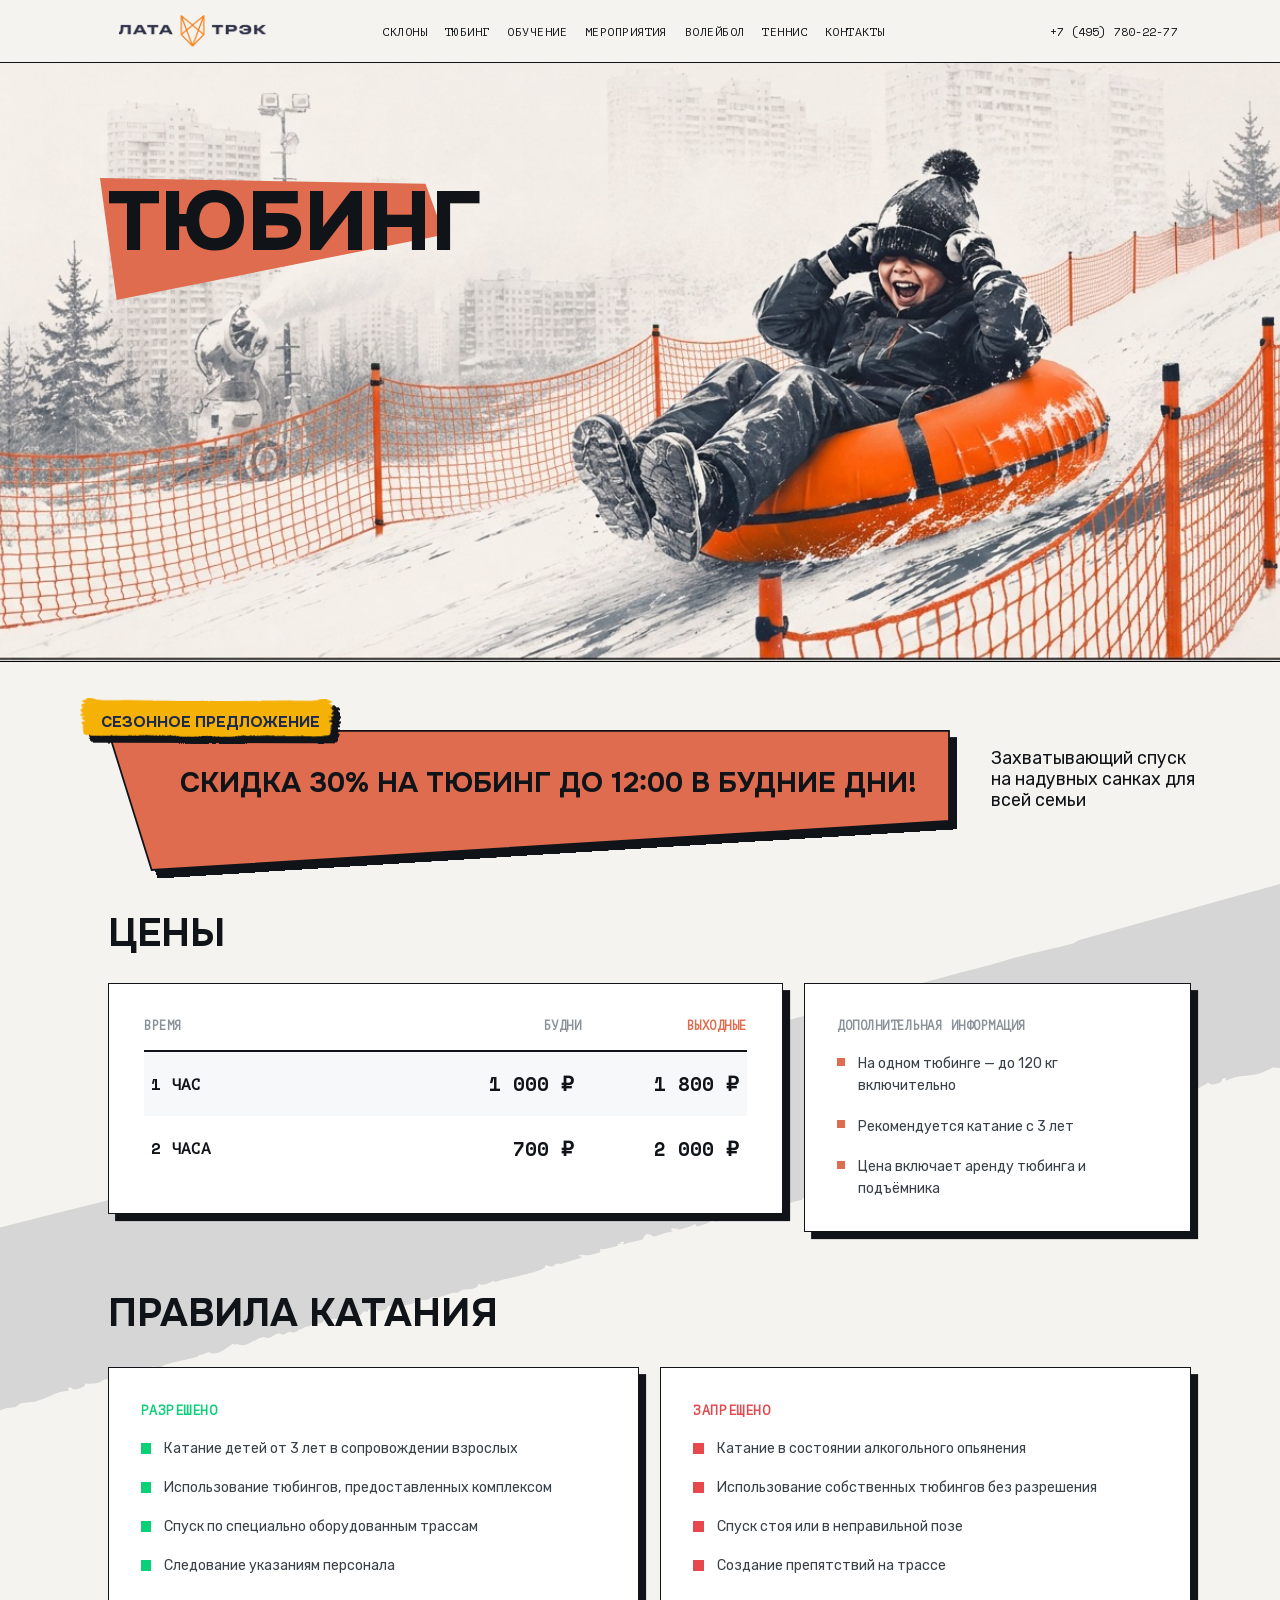
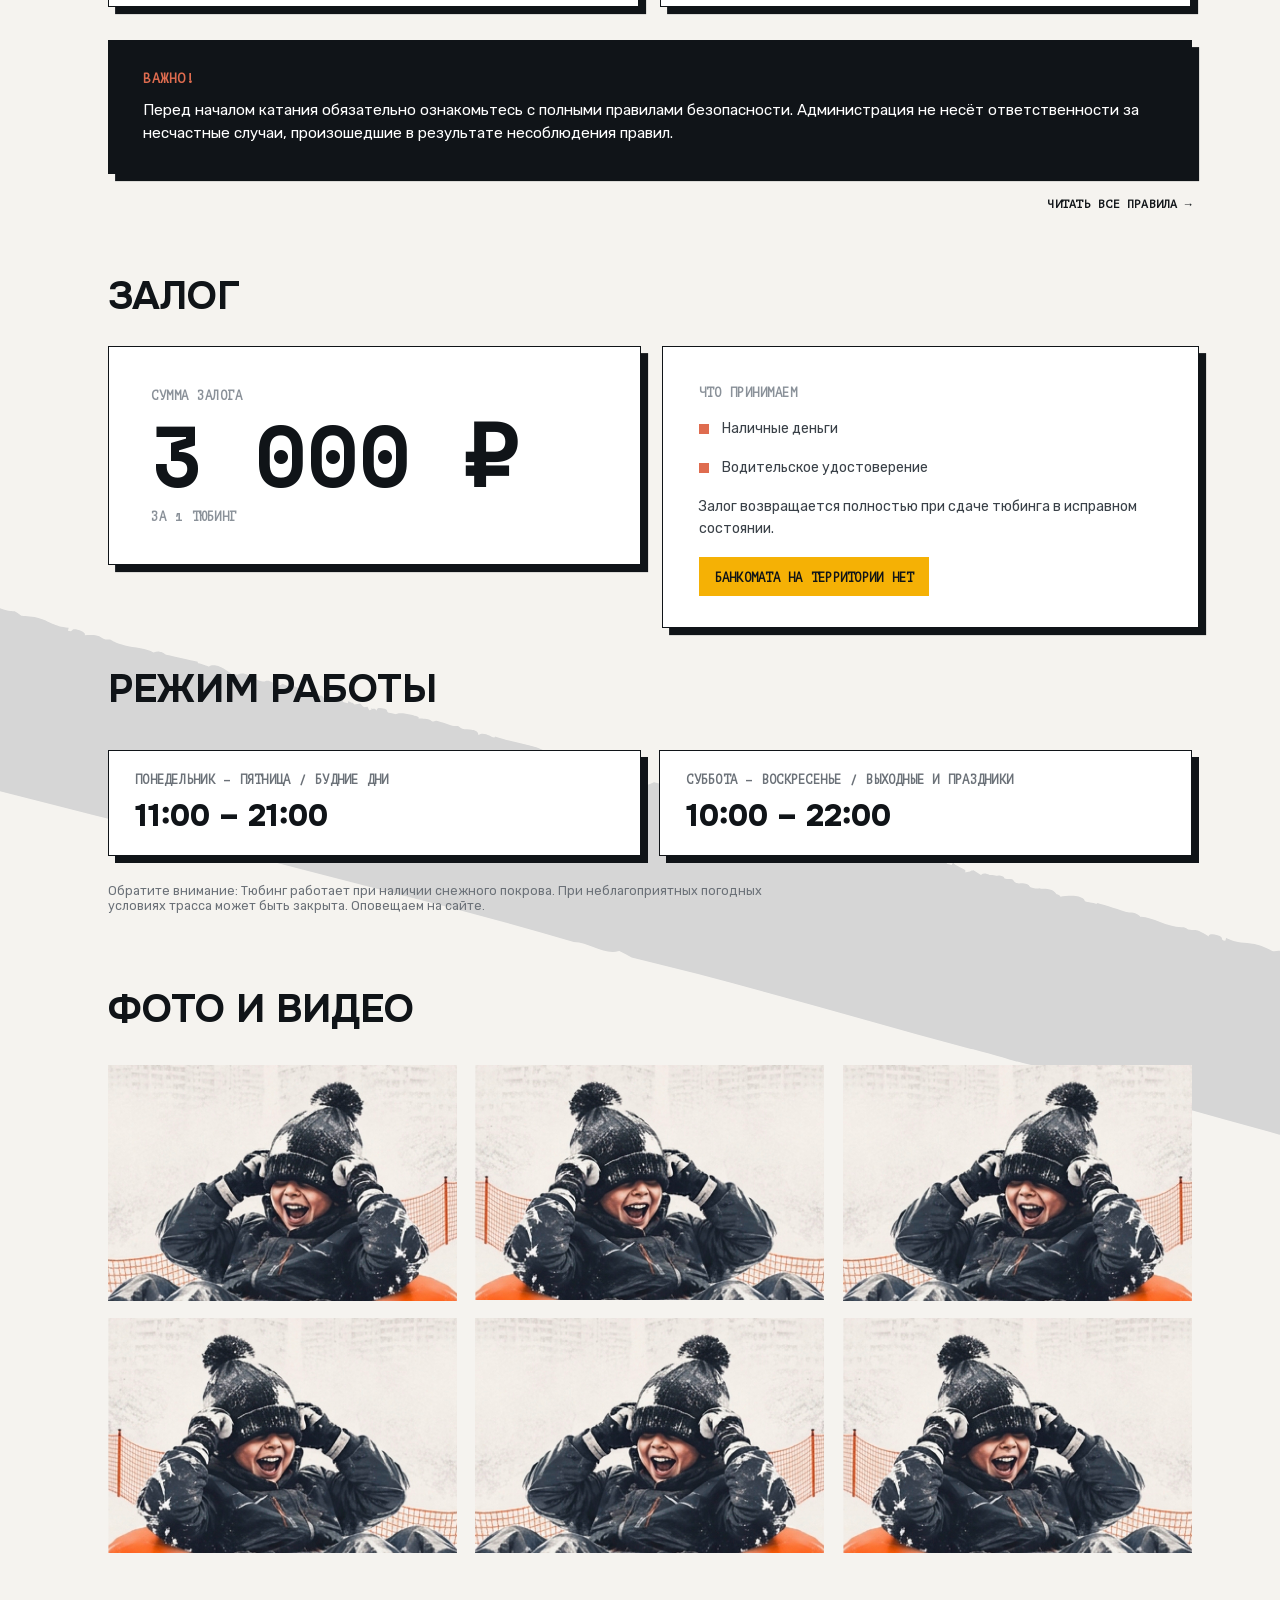
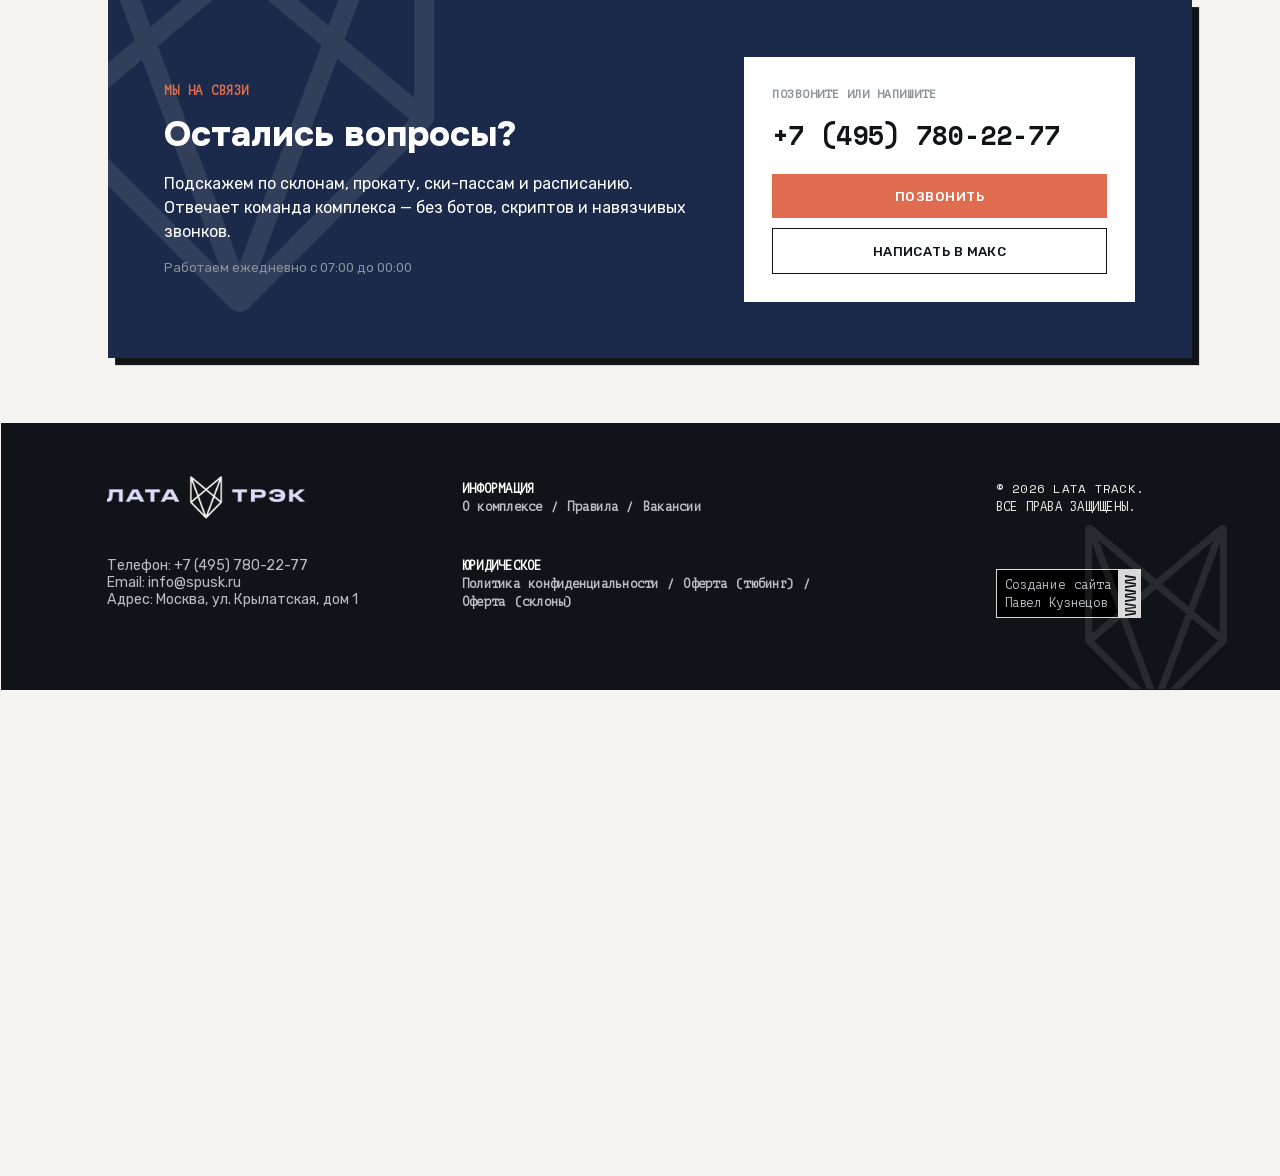
==== commit 478fb77a: "Адаптив (мобила/планшет/широкоформат), full-bleed полосы, глубже FLIP, фиксы Stroke и SkyTech - рези" ====
--- a/tubing.html
+++ b/tubing.html
@@ -2,7 +2,7 @@
 <html lang="ru">
 <head>
 <meta charset="UTF-8">
-<meta name="viewport" content="width=1440">
+<meta name="viewport" content="width=device-width, initial-scale=1">
 <title>ТЮБИНГ — ЛАТА ТРЭК</title>
 <link rel="stylesheet" href="assets/fonts/fonts.css">
 <link rel="stylesheet" href="css/main.css">
@@ -115,7 +115,7 @@
 
   <!-- РЕЖИМ РАБОТЫ -->
   <h2 class="h2 tub-hours-h2" data-rv>РЕЖИМ РАБОТЫ</h2>
-  <div data-rv-group>
+  <div class="hours-grid" data-rv-group>
     <div class="hours-card hc1" data-rv>
       <span class="cap">ПОНЕДЕЛЬНИК – ПЯТНИЦА / БУДНИЕ ДНИ</span>
       <span class="time">11:00 – 21:00</span>
@@ -129,7 +129,7 @@
 
   <!-- ФОТО И ВИДЕО -->
   <h2 class="h2 tub-photos-h2" data-rv>ФОТО И ВИДЕО</h2>
-  <div data-rv-group>
+  <div class="gal-grid" data-rv-group>
     <div class="gal g1" data-rv><img src="assets/img/tub-photo.jpg" alt="Тюбинг — фото 1"></div>
     <div class="gal g2 flip" data-rv><img src="assets/img/tub-photo.jpg" alt="Тюбинг — фото 2"></div>
     <div class="gal g3" data-rv><img src="assets/img/tub-photo.jpg" alt="Тюбинг — фото 3"></div>
--- a/css/main.css
+++ b/css/main.css
@@ -139,9 +139,9 @@
 }
 
 /* ================= ГЛАВНАЯ ================= */
-/* декор */
-.home-stripe-1 { left: -304.35px; top: 1278.55px; transform: rotate(-15deg); }
-.home-stripe-2 { left: -304.35px; top: 3008.36px; transform: rotate(15deg) scaleY(-1); }
+/* декор: scaleX растягивает мазок вдоль, чтобы рваные концы всегда были за краем экрана */
+.home-stripe-1 { left: -304.35px; top: 1278.55px; transform: rotate(-15deg) scaleX(1.4); }
+.home-stripe-2 { left: -304.35px; top: 3008.36px; transform: rotate(15deg) scaleY(-1) scaleX(1.4); }
 
 /* hero */
 .hero-badge { position: absolute; left: 114px; top: 143px; width: 284.59px; height: 44.79px; z-index: 4; }
@@ -257,7 +257,7 @@
 .fun-card.p3 .more { top: 389.4px; }
 .fun-card.p4 .num { top: 270.8px; } .fun-card.p4 .ttl { top: 296.8px; } .fun-card.p4 .dsc { top: 338.9px; width: 540px; }
 .fun-card.p4 .more { top: 392.8px; }
-.fun-card.p3 .pic img { width: 126.49%; height: 134.56%; margin-left: -26.53%; margin-top: -12.06%; object-fit: fill; }
+.fun-card.p3 .pic img { object-position: 50% 32%; }
 
 /* дополнительные активности */
 .act-h2 { position: absolute; left: 120px; top: 3003.51px; width: 900px; }
@@ -314,8 +314,8 @@
 .site-footer .fox img { width: 100%; height: 100%; }
 
 /* ================= ТЮБИНГ ================= */
-.tub-stripe-top { left: -224.44px; top: 1183.94px; transform: rotate(-15deg); }
-.tub-stripe-bottom { left: -224.44px; top: 2670.95px; transform: rotate(15deg) scaleY(-1); }
+.tub-stripe-top { left: -224.44px; top: 1183.94px; transform: rotate(-15deg) scaleX(1.4); }
+.tub-stripe-bottom { left: -224.44px; top: 2670.95px; transform: rotate(15deg) scaleY(-1) scaleX(1.4); }
 
 /* точный кроп из макета: h 106.39%, top -5.32%, w 104.16% */
 .page-tubing .hero-strip .media img {
@@ -452,10 +452,13 @@
   will-change: transform;
 }
 #preloader .pre-media { position: absolute; inset: 0; overflow: hidden;
-  opacity: 0; filter: blur(8px); transform: scale(1.03);
-  transition: opacity 1900ms var(--ease-out), filter 1900ms var(--ease-out), transform 2400ms var(--ease-out); }
-#preloader.media-in .pre-media { opacity: 1; filter: blur(0); transform: scale(1); }
-#preloader .pre-media img { width: 100%; height: 100%; object-fit: cover; object-position: bottom; }
+  opacity: 0; filter: blur(8px);
+  transition: opacity 1900ms var(--ease-out), filter 1900ms var(--ease-out); }
+#preloader.media-in .pre-media { opacity: 1; filter: blur(0); }
+/* фото в лоадере заметно крупнее (глубже кадр): оседает к 1.12, остаток зума уходит во время FLIP */
+#preloader .pre-media img { width: 100%; height: 100%; object-fit: cover; object-position: bottom;
+  transform: scale(1.24); transition: transform 2400ms var(--ease-out); will-change: transform; }
+#preloader.media-in .pre-media img { transform: scale(1.12); }
 #preloader .pre-grad { position: absolute; inset: 0;
   background: linear-gradient(72.45deg, rgb(245, 243, 239) 5.6%, rgba(255, 255, 255, 0) 46.7%); }
 #preloader .line { position: absolute; left: 0; width: 100%; height: 1px; background: #000;
@@ -514,3 +517,163 @@
 @media (prefers-reduced-motion: reduce) {
   *, *::before, *::after { animation-duration: 0.01ms !important; transition-duration: 0.01ms !important; }
 }
+
+/* ================================================================
+   АДАПТИВ < 1024px: настоящая мобильная/планшетная вёрстка (поток)
+   ================================================================ */
+@media (max-width: 1023px) {
+  html { zoom: normal; }
+  .canvas, .page-home .canvas, .page-tubing .canvas {
+    width: 100%; height: auto; overflow: visible; padding-top: 96px;
+  }
+  .stripe { display: none; }
+  .h2 { font-size: clamp(28px, 7vw, 44px); }
+
+  /* --- хедер: фиксированный, меню скроллится --- */
+  .site-header {
+    position: fixed; left: 0; top: 0; width: 100%; height: auto;
+    transform: none !important;
+    box-shadow: 0 2px 0 #c1b9ad;
+    padding: 10px 16px 8px;
+    display: flex; flex-wrap: wrap; gap: 6px 16px; align-items: center;
+  }
+  .site-header .logo { width: 128px; height: 28px; }
+  .site-header .phone { margin-left: auto; font-size: 12px; }
+  .site-header nav { order: 3; width: 100%; overflow-x: auto; gap: 16px; padding: 4px 0 6px; -webkit-overflow-scrolling: touch; scrollbar-width: none; }
+  .site-header nav::-webkit-scrollbar { display: none; }
+
+  /* --- hero --- */
+  .hero-strip { position: relative; left: 0; top: 0; width: 100%; height: 58vw; max-height: 420px; border-left: none; border-right: none; }
+  .hero-badge { position: relative; left: 0; top: 0; margin: 20px 16px 4px; }
+  .hero-paint-h1, .tub-paint-h1 { display: none; }
+  .h1-hero, .home .h1-hero, .page-tubing .h1-hero { position: relative; left: 0; top: 0; margin: 4px 16px 8px; font-size: clamp(44px, 12vw, 95px); line-height: 1.18; }
+  .home .h1-hero .mask:nth-child(2) > span { display: inline-block; background: var(--orange); padding: 0 14px 0 8px; margin-left: -8px; }
+  .hero-btns { position: relative; left: 0; top: 0; margin: 12px 16px 30px; flex-direction: column; }
+  .hero-btns .btn { width: 100%; max-width: 380px; }
+
+  /* --- веб-камеры --- */
+  .webcams { position: relative; left: 0; top: 0; width: auto; height: auto; margin: 0 16px 14px; padding: 14px 12px 4px; }
+  .webcams .cap { position: static; margin-bottom: 4px; }
+  .webcams .hours { position: static; display: block; font-size: 11.5px; white-space: normal; margin-bottom: 12px; }
+  .webcams .cam { position: static; width: 100%; height: auto; aspect-ratio: 391 / 260; margin-bottom: 10px; }
+  .fox-webcams, .status-paint { display: none; }
+  .status-row { position: static; margin: 0 16px 26px; flex-wrap: wrap; gap: 8px 18px; }
+  .status-row .lite { color: var(--ink); }
+
+  /* --- о комплексе + погода --- */
+  .about-h2 { position: static; width: auto; margin: 26px 16px 12px; }
+  .about-txt { position: static; width: auto; margin: 0 16px 12px; font-size: 16px; }
+  .about-more { position: static; margin: 0 16px; display: inline-block; }
+  .weather { position: static; width: auto; max-width: 520px; margin: 20px 16px 28px; padding: 24px 20px; }
+  .weather .temp .deg { font-size: clamp(52px, 15vw, 72px); line-height: 1.05; }
+  .weather .metrics { gap: 24px; flex-wrap: wrap; }
+
+  /* --- промо (бейдж рисуем псевдоэлементом, чтобы был над плашкой) --- */
+  .promo-banner, .tub-promo, .seasonal-paint, .seasonal-label { display: none; }
+  .promo-title, .tub-promo-title {
+    position: static; width: auto; margin: 26px 16px 14px;
+    background: var(--orange); padding: 20px 18px; box-shadow: 8px 8px 0 var(--ink);
+    font-size: clamp(19px, 4.8vw, 32px); white-space: normal;
+  }
+  .promo-title::before, .tub-promo-title::before {
+    content: 'СЕЗОННОЕ ПРЕДЛОЖЕНИЕ';
+    display: block; width: max-content; max-width: 100%; background: var(--warn); color: var(--navy);
+    font-size: 13px; letter-spacing: 0.3px; padding: 7px 12px; margin: -34px 0 12px;
+    box-shadow: 4px 4px 0 var(--ink); transform: rotate(-1deg);
+  }
+  .promo-title::before { margin-top: -36px; }
+  .promo-btn { position: static; margin: 0 16px 30px; width: calc(100% - 32px); max-width: 300px; }
+
+  /* --- карточки развлечений --- */
+  .fun-h2 { position: static; width: auto; margin: 26px 16px 18px; }
+  .fun-grid { display: grid; grid-template-columns: 1fr; gap: 24px; margin: 0 16px 30px; }
+  .fun-card { position: static; width: auto; height: auto; padding-bottom: 16px; }
+  .fun-card .pic { position: relative; left: 0; top: 0; width: calc(100% + 4px); margin: -2px -2px 0; height: 46vw; max-height: 280px; }
+  .fun-card .num { position: static; margin: 14px 18px 2px; }
+  .fun-card .ttl { position: static; width: auto; margin: 0 18px; font-size: clamp(19px, 5vw, 26px); }
+  .fun-card .dsc { position: static; width: auto !important; margin: 6px 18px 10px; }
+  .fun-card .more { position: static; margin: 0 18px; display: inline-block; }
+
+  /* --- дополнительные активности --- */
+  .act-h2 { position: static; width: auto; margin: 26px 16px 18px; }
+  .act-grid { display: grid; grid-template-columns: repeat(2, 1fr); gap: 18px; margin: 0 16px 30px; }
+  .act-card { position: relative; left: 0 !important; top: 0; width: auto; height: auto; padding-bottom: 12px; }
+  .act-card .navy { position: relative; left: 0; top: 0; width: calc(100% + 4px); margin: -2px -2px 0; height: auto; aspect-ratio: 1; }
+  .act-card .icon { top: 5%; left: 50%; transform: translateX(-50%); width: 72%; height: auto; }
+  .act-card:hover .icon { transform: translateX(-50%) translateY(-6px); }
+  .act-card .icon img { width: 100%; height: auto; }
+  .act-card .ttl { position: static; width: auto; margin: 12px 14px 4px; font-size: 15px; }
+  .act-card .dsc { position: static; width: auto; margin: 0 14px 10px; font-size: 12.5px; }
+  .act-card .more { position: static; margin: 0 14px; display: inline-block; }
+
+  /* --- FAQ --- */
+  .faq-h2 { position: static; width: auto; margin: 26px 16px 8px; }
+  .faq-list { margin: 0 16px 34px; }
+  .faq-list > div { border-bottom: 2px solid var(--ink); padding: 16px 0; }
+  .faq-num { position: static; font-size: 15px; }
+  .faq-q { position: static; width: auto; margin: 4px 0 8px; font-size: clamp(17px, 4.6vw, 24px); }
+  .faq-a { position: static; width: auto; font-size: 15px; }
+  .faq-rule { display: none; }
+
+  /* --- футер --- */
+  .site-footer, .page-home .site-footer, .page-tubing .site-footer {
+    position: relative; left: 0; top: 0; width: 100%; height: auto;
+    padding: 30px 16px 40px; border-left: none; border-right: none;
+  }
+  .site-footer .flogo { position: static; width: 178px; height: auto; margin-bottom: 16px; }
+  .site-footer .contacts { position: static; width: auto; margin-bottom: 16px; }
+  .site-footer .col.info, .site-footer .col.legal { position: static; width: auto; margin-bottom: 14px; }
+  .site-footer .copy { position: static; width: auto; margin-bottom: 14px; }
+  .site-footer .madebox, .site-footer .madeslab, .site-footer .www { display: none; }
+  .site-footer .made { position: static; }
+  .site-footer .fox { left: auto; right: -28px; top: auto; bottom: -44px; opacity: 0.9; }
+
+  /* --- тюбинг --- */
+  .tub-note { position: static; width: auto; margin: 0 16px 8px; font-size: 16px; }
+  .sec-prices, .sec-deposit { position: static; width: auto; margin: 6px 16px 6px; gap: 18px; }
+  .row { flex-direction: column; align-items: stretch; gap: 18px; }
+  .price-card, .info-card, .deposit-sum, .deposit-info { width: auto; height: auto; padding: 22px 18px; }
+  .price-card .hrow .cell, .price-card .prow .cell { width: auto; min-width: 84px; }
+  .price-card .hrow .cell.last, .price-card .prow .cell.last { width: auto; min-width: 96px; }
+  .price-card .prow .cell { font-size: clamp(17px, 4.6vw, 22px); }
+  .price-card .prow .nm { font-size: 16px; }
+  .deposit-sum .big { font-size: clamp(50px, 15vw, 96px); line-height: 1.1; }
+  .warn-badge { white-space: normal; }
+  .tub-rules-h2 { position: static; margin: 26px 16px 16px; white-space: normal; }
+  .rules-cols { position: static; width: auto; height: auto; margin: 0 16px; }
+  .rule-card { position: static; left: 0; width: auto; height: auto; margin-bottom: 18px; padding: 22px 18px; }
+  .important-card { position: static; width: auto; margin: 0 16px 14px; padding: 22px 18px; }
+  .rules-link { position: static; width: auto; margin: 0 16px 26px; }
+  .tub-hours-h2 { position: static; width: auto; margin: 26px 16px 16px; }
+  .hours-grid { display: grid; grid-template-columns: 1fr; gap: 16px; margin: 0 16px; }
+  .hours-card { position: static; left: 0 !important; width: auto; height: auto; padding: 18px 18px 22px; }
+  .hours-card .cap { position: static; font-size: 12px; white-space: normal; }
+  .hours-card .time { position: static; display: block; margin-top: 6px; font-size: clamp(26px, 8vw, 36px); }
+  .hours-note { position: static; width: auto; margin: 14px 16px 8px; }
+  .tub-photos-h2 { position: static; width: auto; margin: 26px 16px 16px; }
+  .gal-grid { display: grid; grid-template-columns: 1fr 1fr; gap: 10px; margin: 0 16px 30px; }
+  .gal { position: static; left: 0 !important; top: 0; width: auto; height: auto; aspect-ratio: 393 / 265; }
+  .cta { position: relative; left: 0; top: 0; width: auto; height: auto; margin: 0 16px 34px; padding: 26px 20px; }
+  .cta .left { position: static; width: auto; margin-bottom: 20px; }
+  .cta .left h3 { font-size: clamp(26px, 7vw, 40px); line-height: 1.15; }
+  .cta .card { position: static; width: auto; padding: 24px 20px; }
+  .cta .card .phone { font-size: clamp(20px, 5.6vw, 30px); }
+
+  /* --- прелоадер на узких экранах --- */
+  #preloader .pre-strip { width: 103vw; height: 48.1vw; }
+  #preloader .pre-logo { top: max(28px, calc(25% - 12vw - 18px)); }
+  #preloader .pre-pct { top: calc(75% + 12vw + 14px); line-height: 1; }
+}
+
+/* --- планшет: сетки пошире --- */
+@media (min-width: 641px) and (max-width: 1023px) {
+  .fun-grid { grid-template-columns: 1fr 1fr; }
+  .fun-card .pic { height: 24vw; }
+  .act-grid { grid-template-columns: repeat(4, 1fr); }
+  .act-card .ttl { font-size: 13px; }
+  .hours-grid { grid-template-columns: 1fr 1fr; }
+  .gal-grid { grid-template-columns: repeat(3, 1fr); }
+  .hero-btns { flex-direction: row; }
+  .cta .left { margin-bottom: 24px; }
+  .webcams .cams-row { display: flex; gap: 10px; }
+}
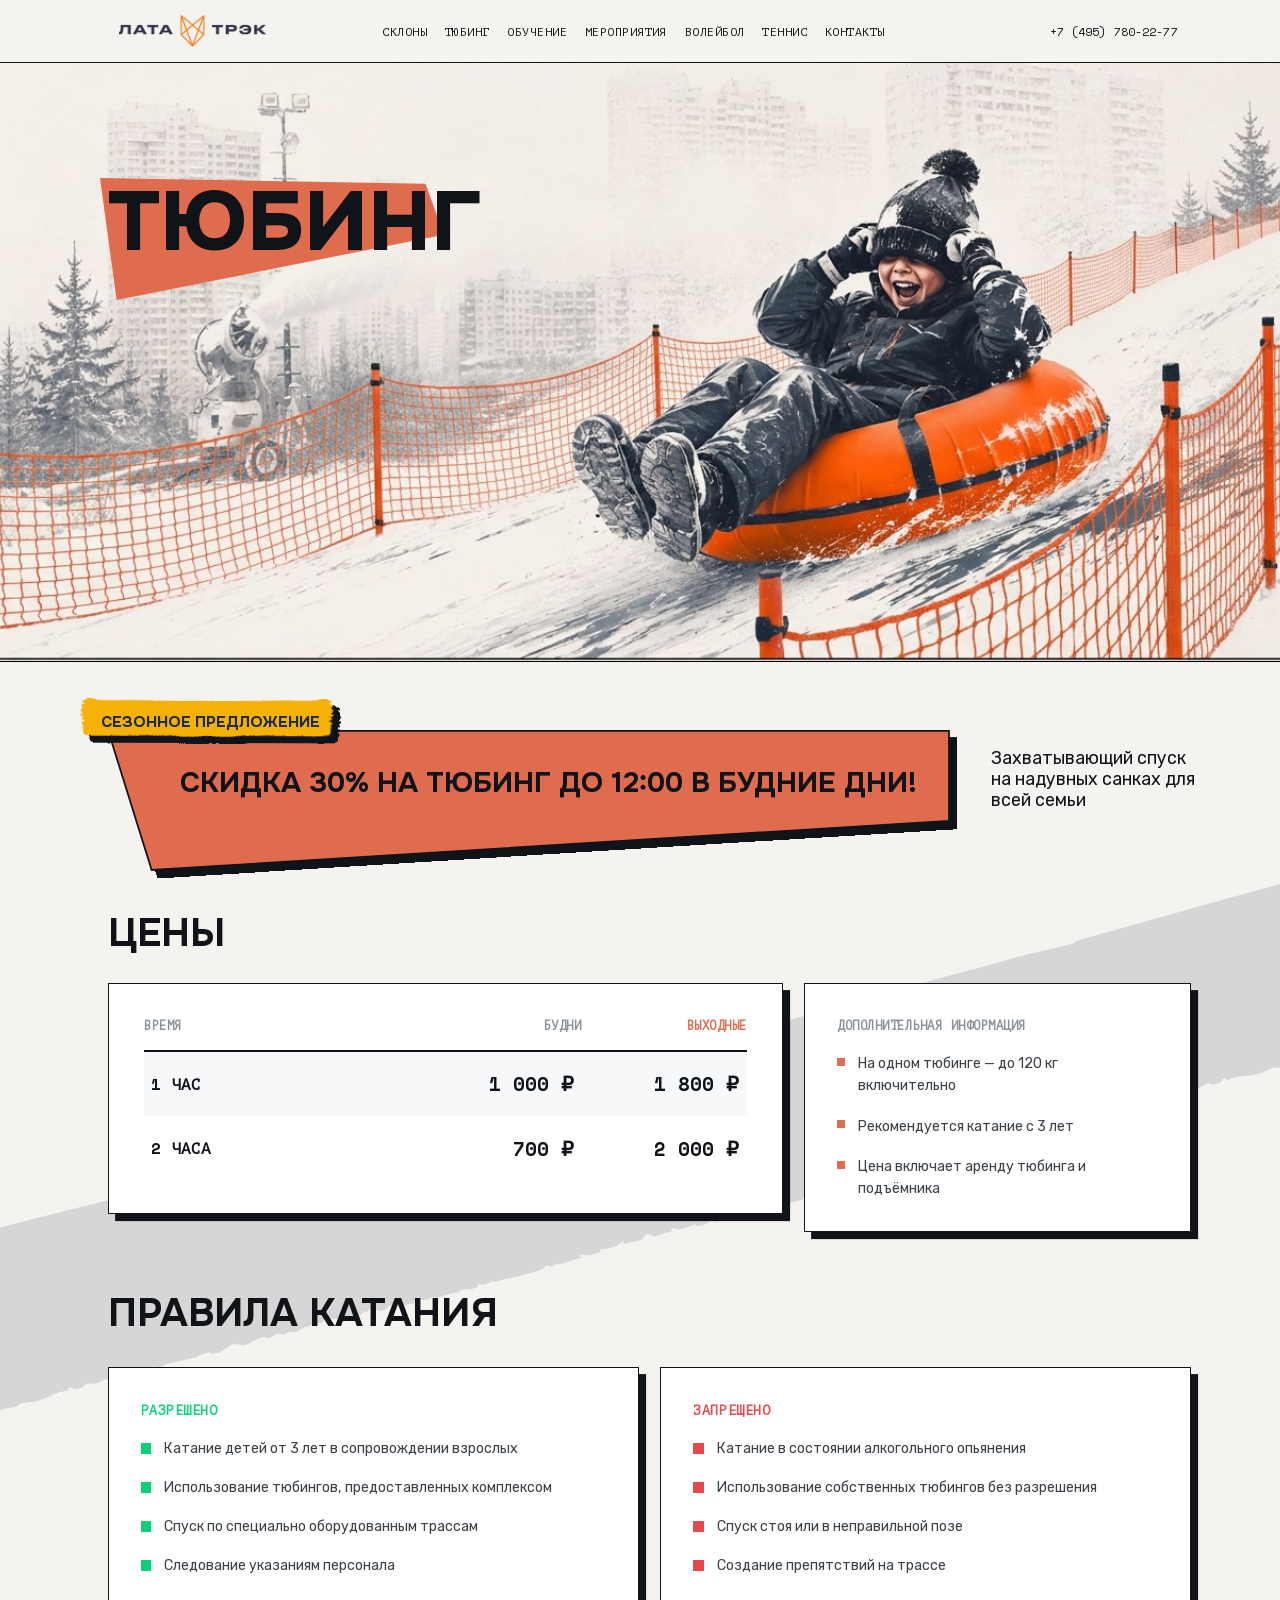
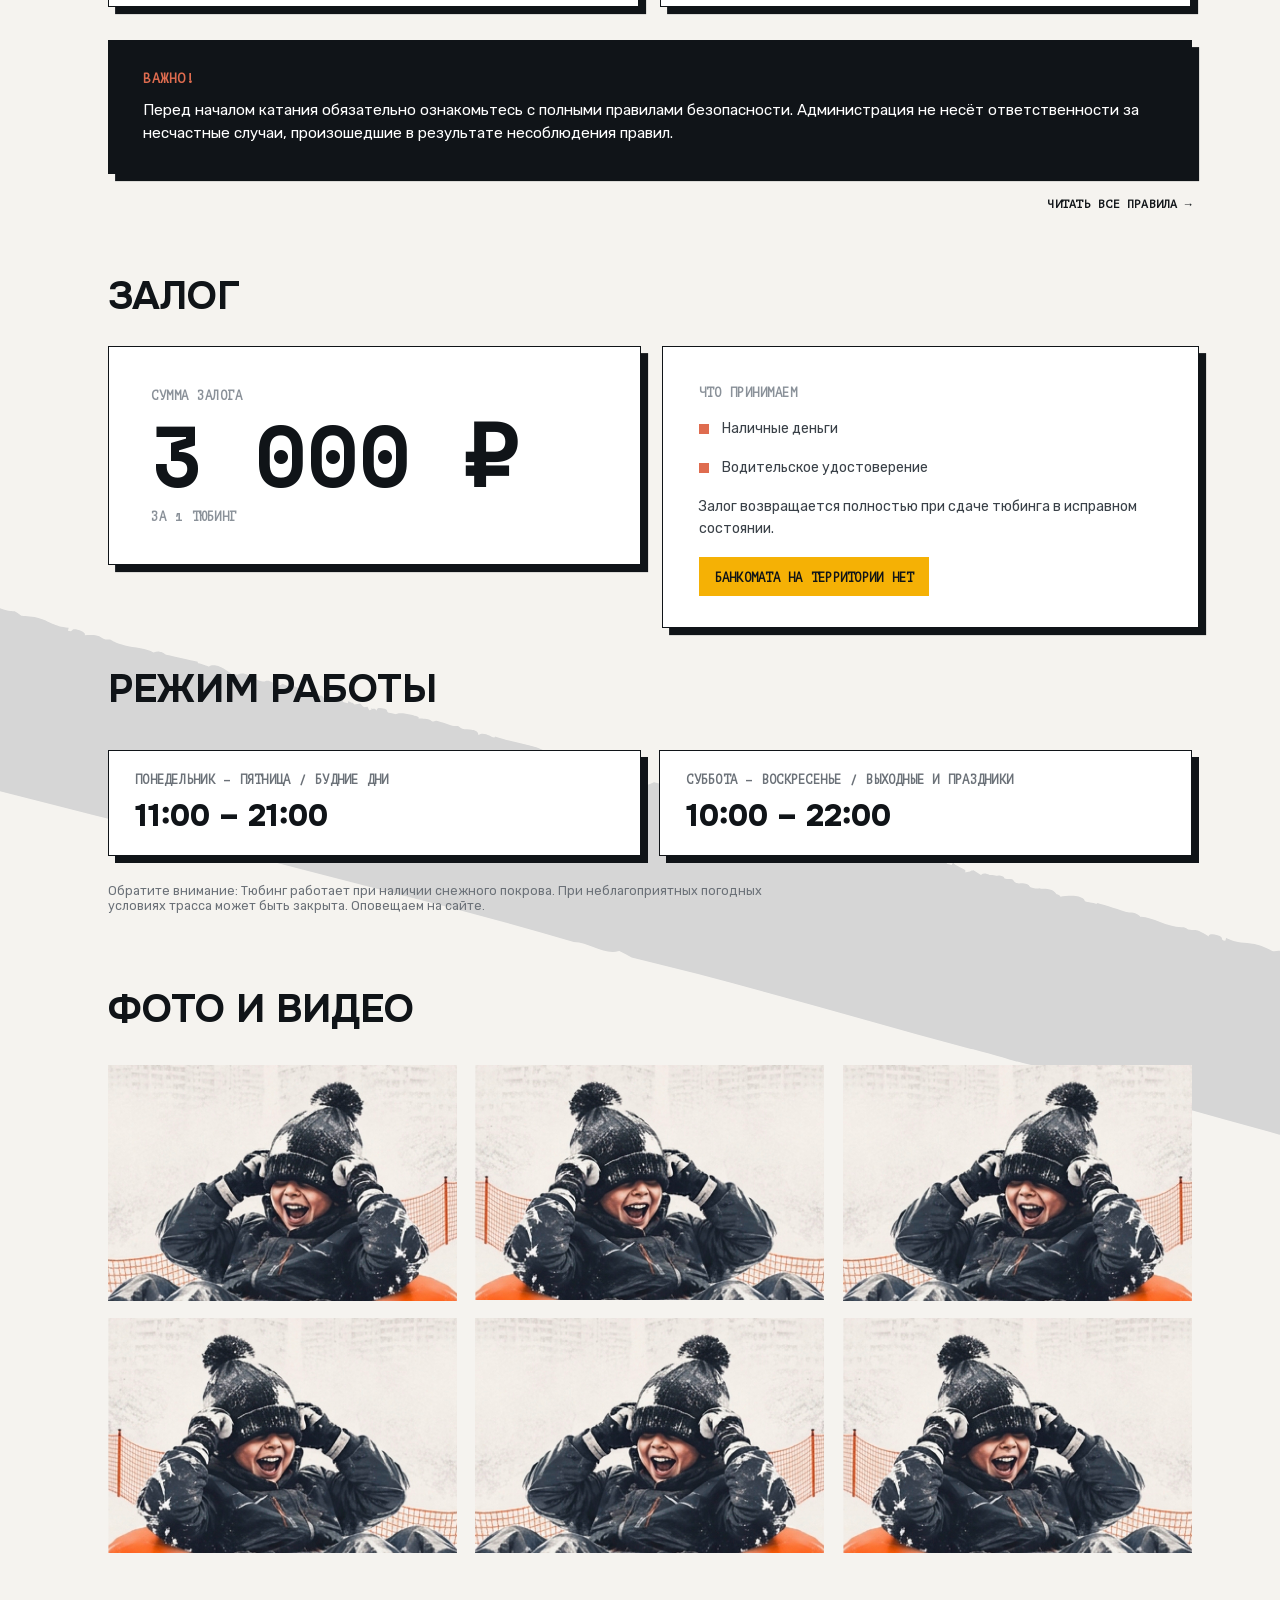
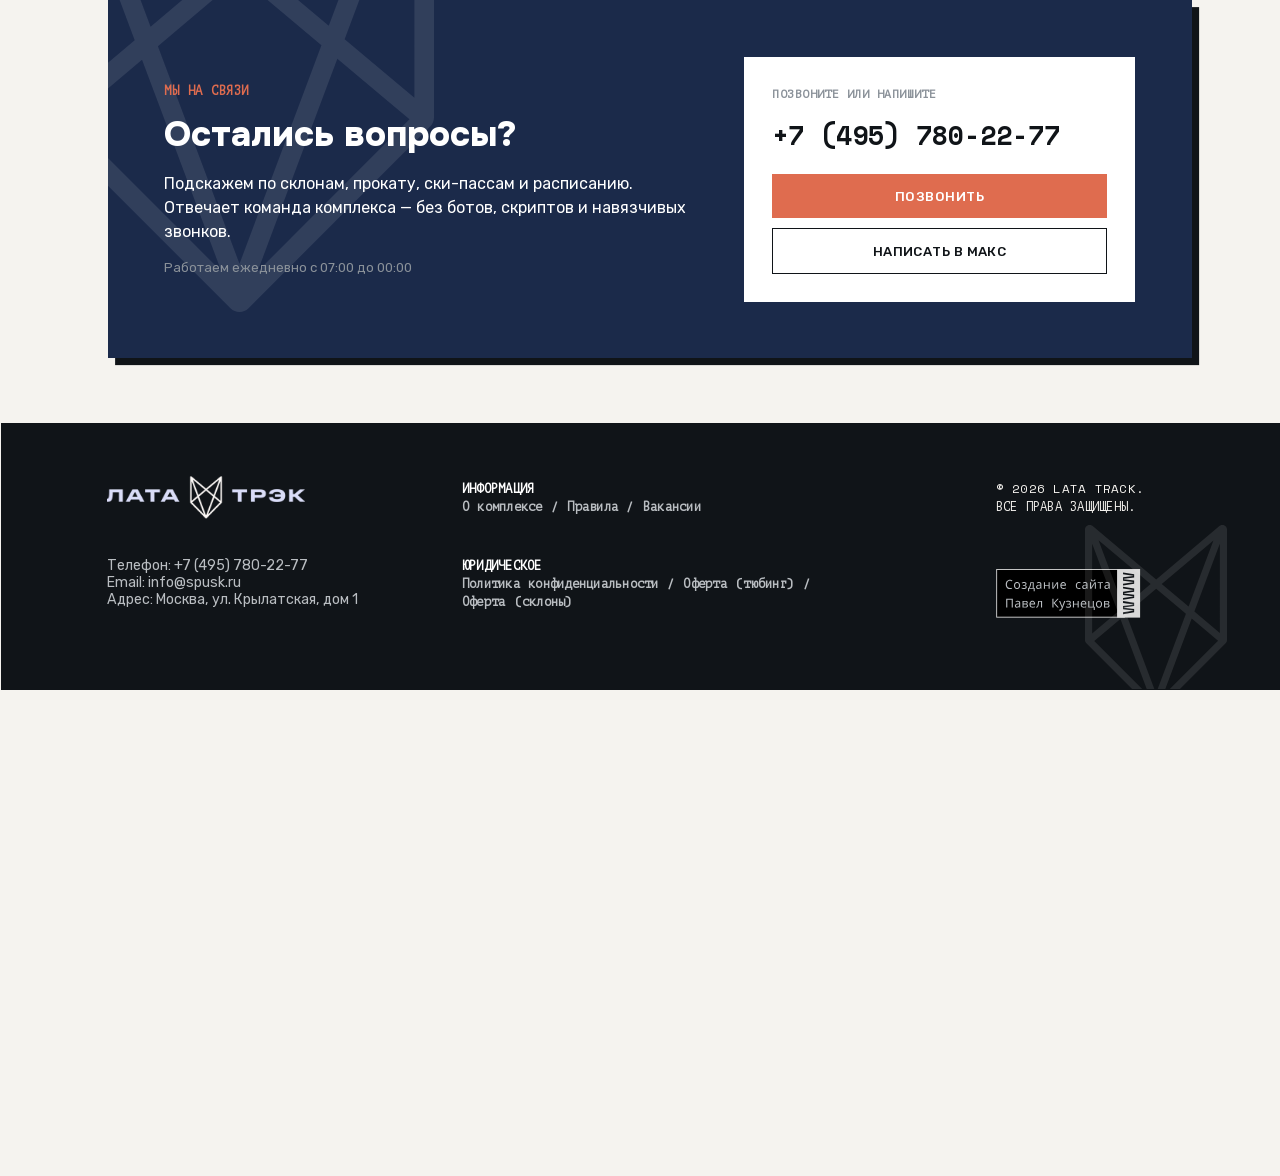
==== commit b9946356: "Футер: фирменный знак my-logo.svg вместо реконструкции Co-Authored-By: Claude Fable 5 <noreply@anthr" ====
--- a/tubing.html
+++ b/tubing.html
@@ -168,12 +168,7 @@
     <div class="col info"><b>ИНФОРМАЦИЯ</b>О комплексе / Правила / Вакансии</div>
     <div class="col legal"><b>ЮРИДИЧЕСКОЕ</b>Политика конфиденциальности / Оферта (тюбинг) / Оферта (склоны)</div>
     <div class="copy"><p>© 2026 LATA TRACK.</p><p>ВСЕ ПРАВА ЗАЩИЩЕНЫ.</p></div>
-    <div class="madebox"></div>
-    <div class="madeslab"></div>
-    <div class="www w1"><img src="assets/img/www-1.svg" alt=""></div>
-    <div class="www w2"><img src="assets/img/www-2.svg" alt=""></div>
-    <div class="www w3"><img src="assets/img/www-3.svg" alt=""></div>
-    <div class="made"><p class="csite">Создание сайта</p><p>Павел Кузнецов</p></div>
+    <img class="mylogo" src="assets/img/my-logo.svg" alt="Создание сайта — Павел Кузнецов">
     <div class="fox"><img src="assets/img/fox-footer.svg" alt=""></div>
   </footer>
 
--- a/css/main.css
+++ b/css/main.css
@@ -299,17 +299,7 @@
 .site-footer .col.legal { left: 517.6px; top: 148px; width: 420px; }
 .site-footer .copy { position: absolute; left: 1118px; top: 62px; width: 260px;
   font-family: var(--f-mono); font-size: 14px; letter-spacing: 0.28px; color: var(--beige); }
-.site-footer .madebox { position: absolute; left: 1118px; top: 163.4px; width: 145.91px; height: 54.57px;
-  background: #000; border: 1px solid #d9d9d9; }
-.site-footer .madeslab { position: absolute; left: 1255.12px; top: 163.4px; width: 26.12px; height: 54.57px; background: #d9d9d9; }
-.site-footer .www { position: absolute; width: 14.63px; height: 12.6px; transform: rotate(-90deg); }
-.site-footer .www img { width: 100%; height: 100%; }
-.site-footer .www.w1 { left: 1262.85px; top: 170.5px; }
-.site-footer .www.w2 { left: 1262.85px; top: 186.57px; }
-.site-footer .www.w3 { left: 1262.86px; top: 202.63px; }
-.site-footer .made { position: absolute; left: 1128.09px; top: 169.68px;
-  font-family: var(--f-mono); font-size: 14px; letter-spacing: 0.28px; color: var(--fog); white-space: nowrap; }
-.site-footer .made .csite { letter-spacing: 0.64px; }
+.site-footer .mylogo { position: absolute; left: 1118px; top: 163.4px; width: 163.23px; height: 54.57px; }
 .site-footer .fox { position: absolute; left: 1218.53px; top: 113.19px; width: 159.99px; height: 209.56px; }
 .site-footer .fox img { width: 100%; height: 100%; }
 
@@ -624,8 +614,7 @@
   .site-footer .contacts { position: static; width: auto; margin-bottom: 16px; }
   .site-footer .col.info, .site-footer .col.legal { position: static; width: auto; margin-bottom: 14px; }
   .site-footer .copy { position: static; width: auto; margin-bottom: 14px; }
-  .site-footer .madebox, .site-footer .madeslab, .site-footer .www { display: none; }
-  .site-footer .made { position: static; }
+  .site-footer .mylogo { position: static; width: 164px; height: auto; margin-top: 6px; }
   .site-footer .fox { left: auto; right: -28px; top: auto; bottom: -44px; opacity: 0.9; }
 
   /* --- тюбинг --- */
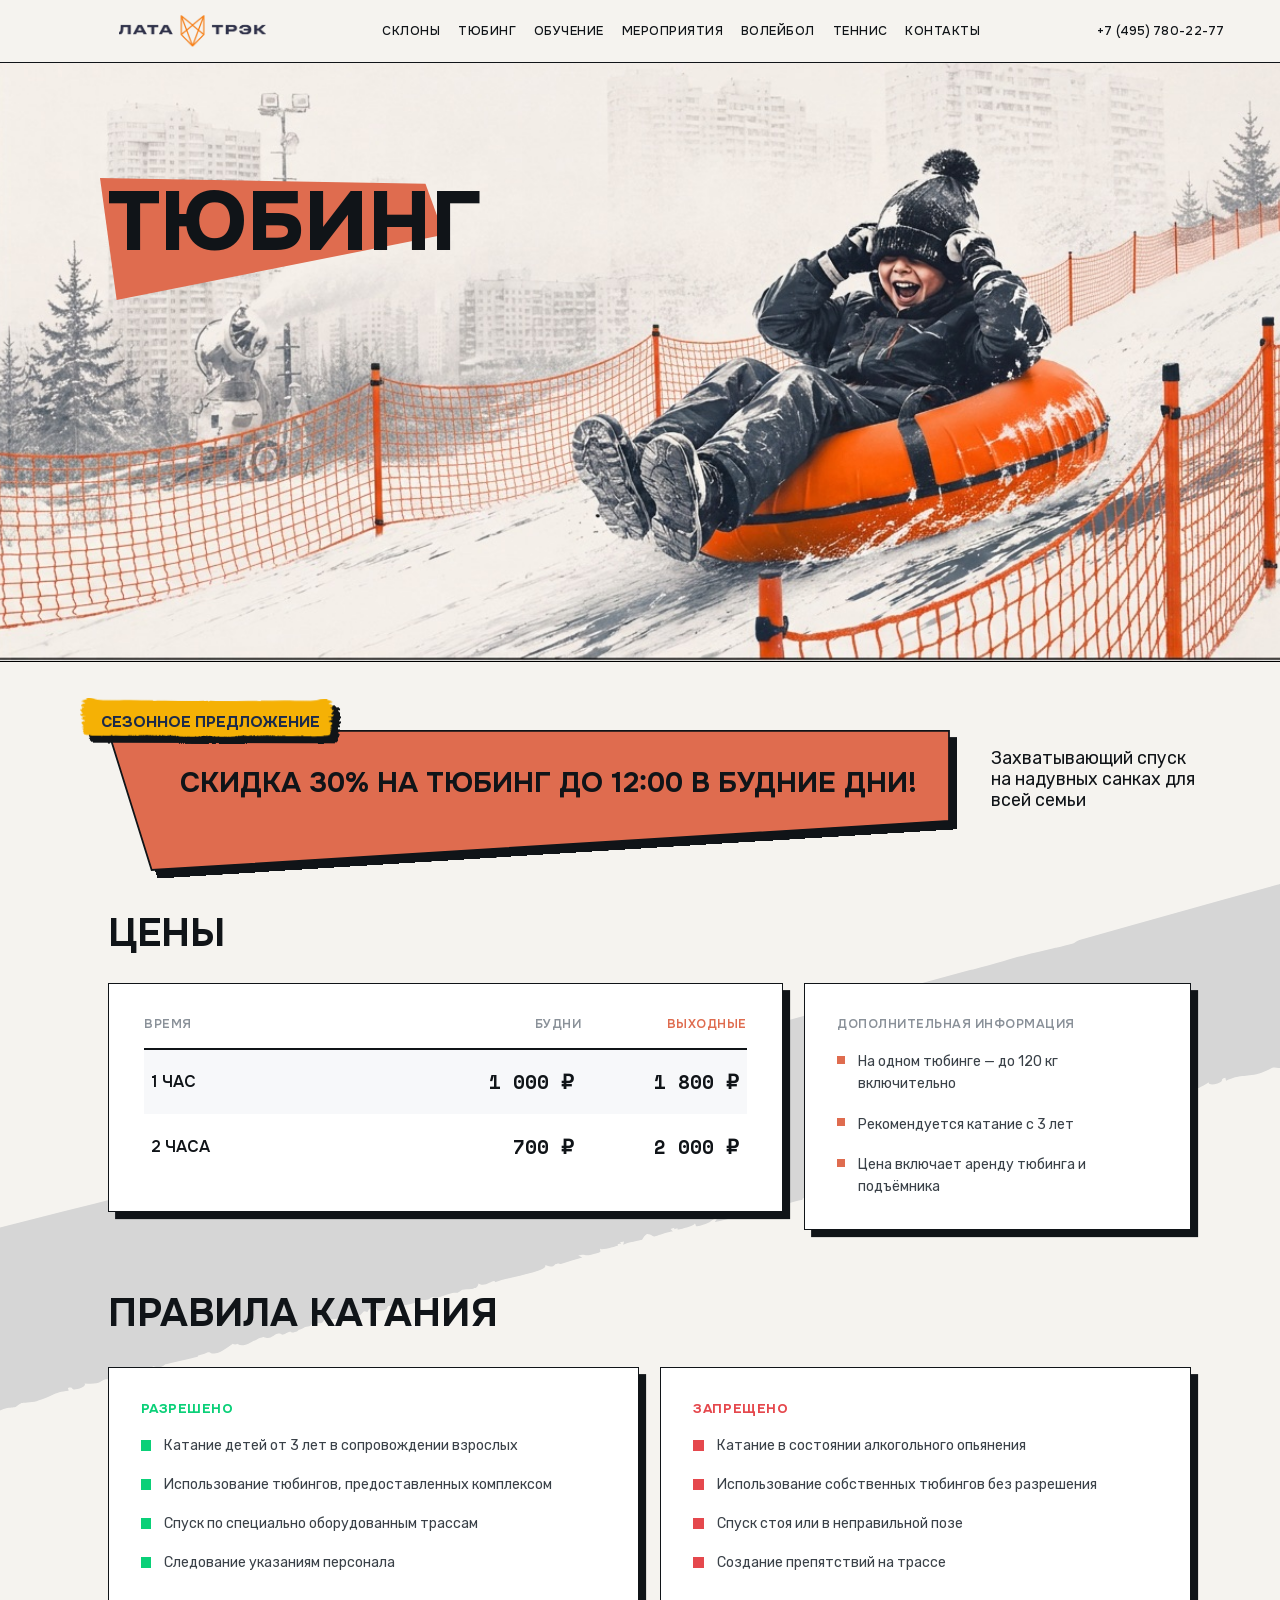
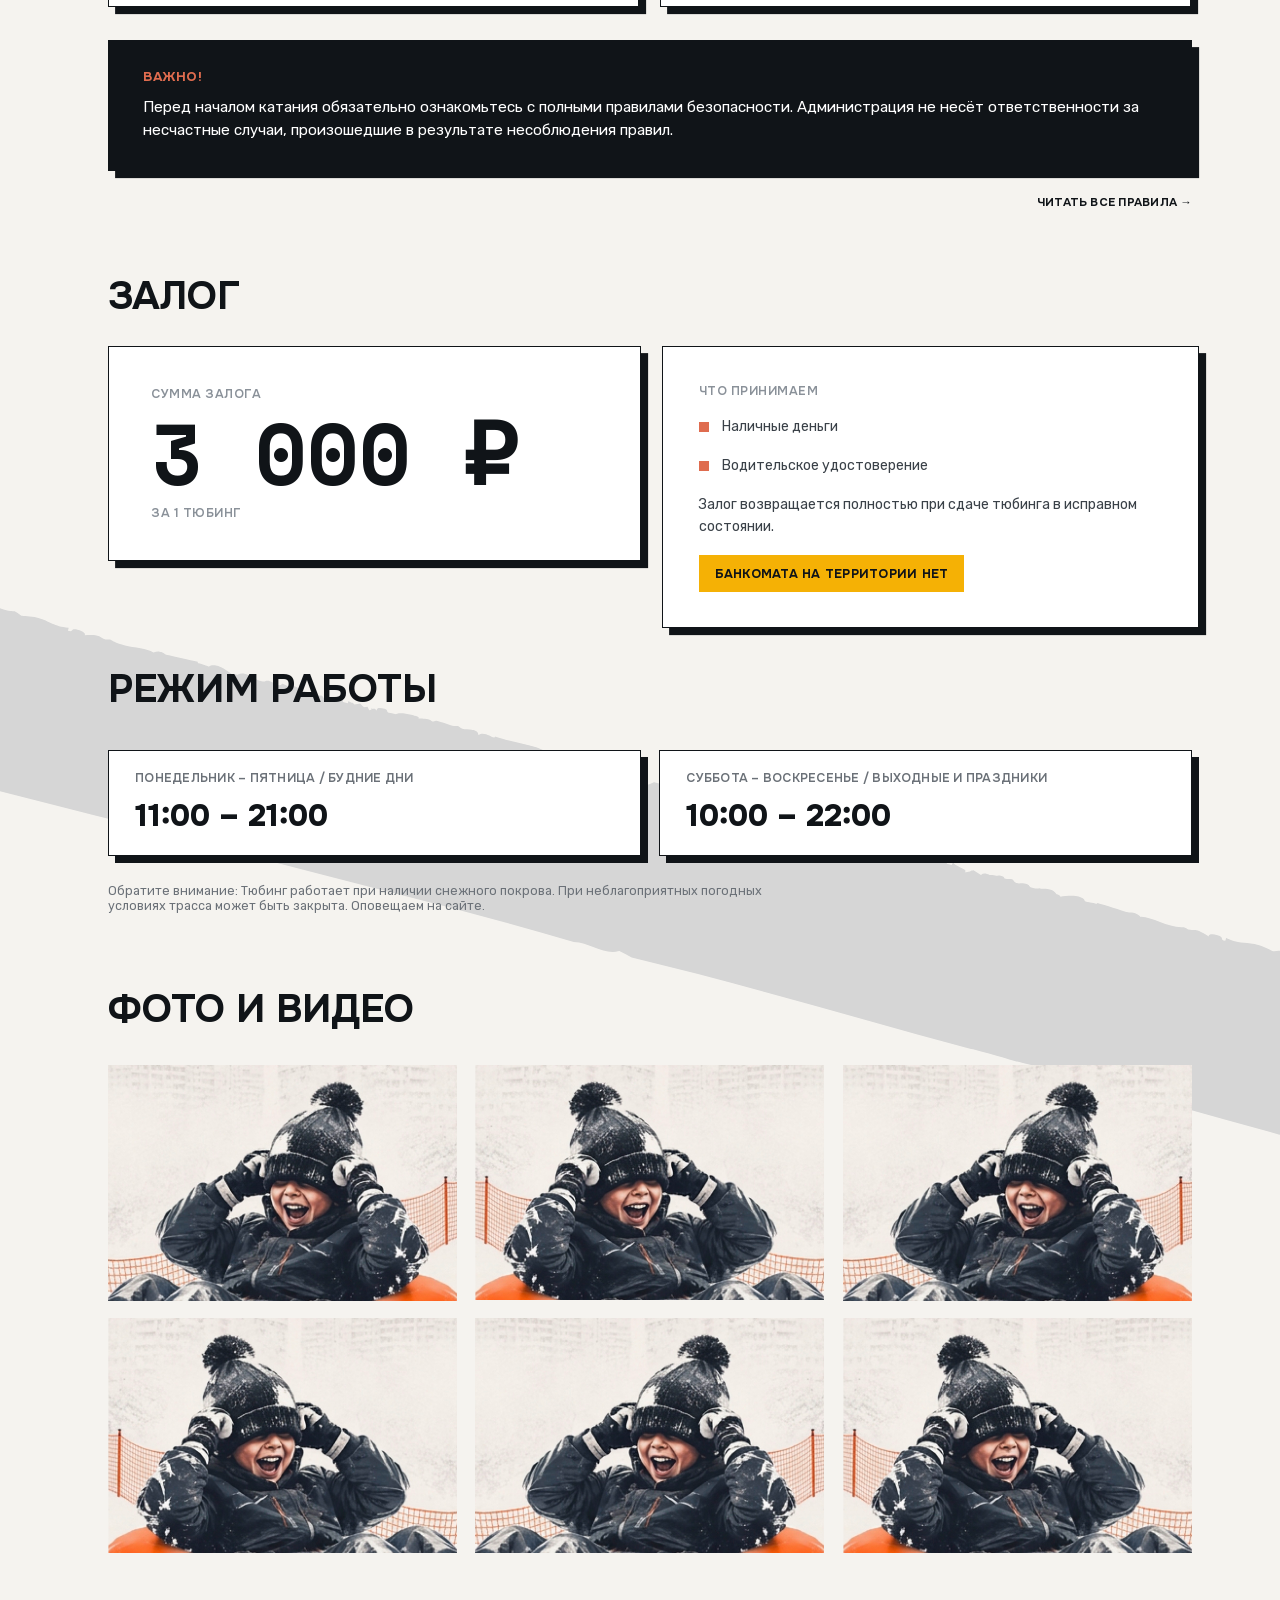
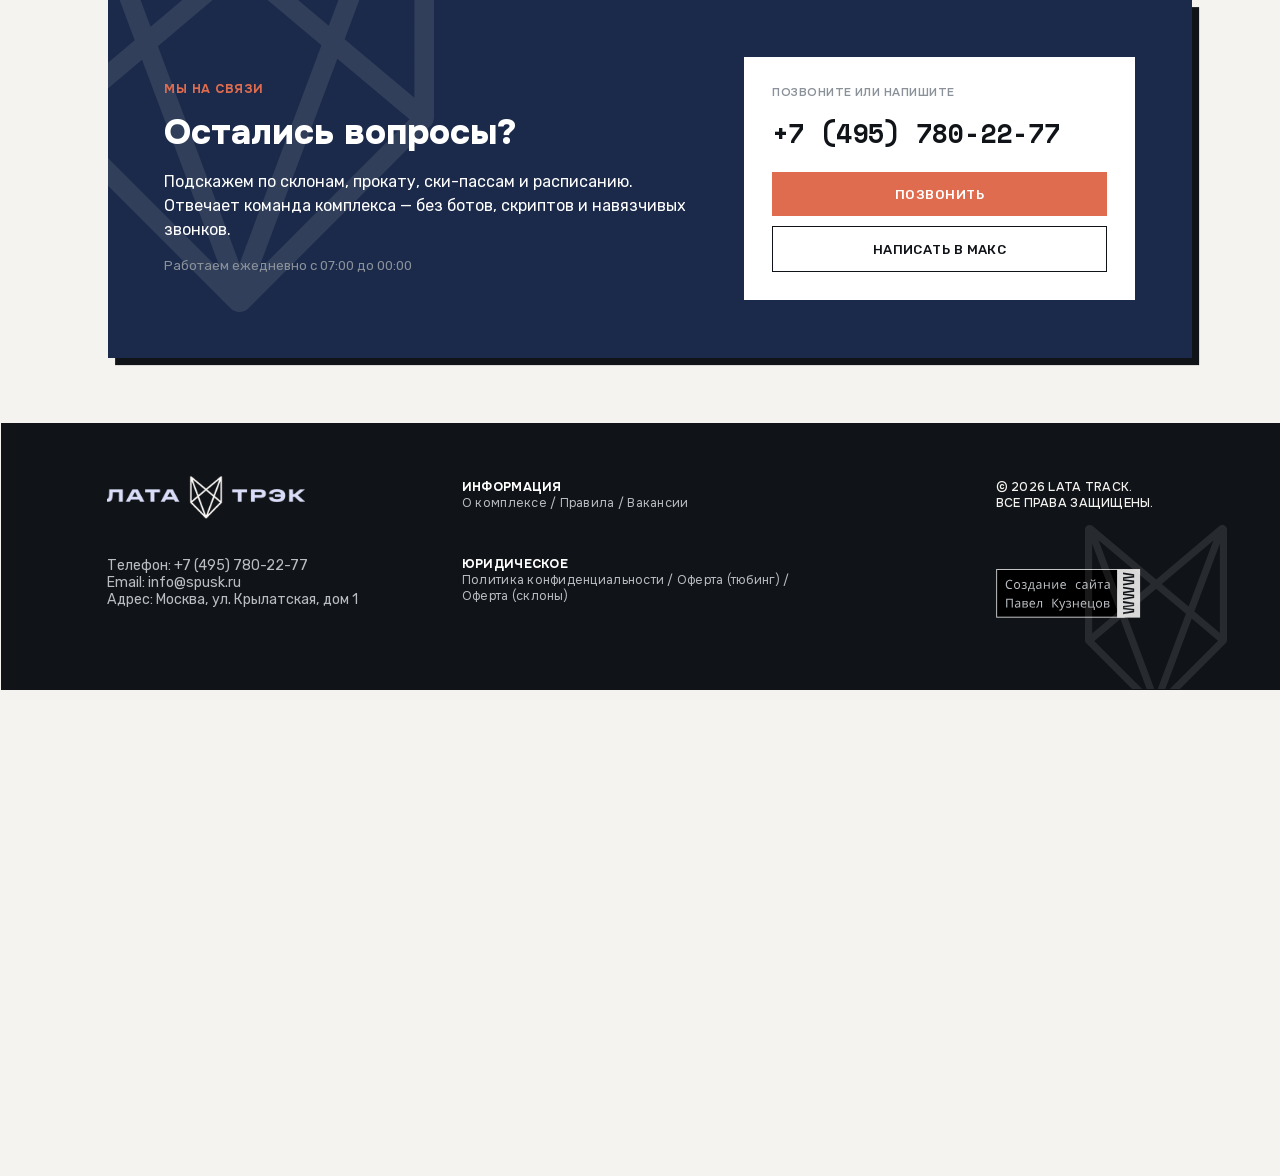
==== commit 52f10d56: "Мобильная полировка по арт-дирекшену + типографика Onest - бургер-меню: лого/телефон/бургер, шторка " ====
--- a/tubing.html
+++ b/tubing.html
@@ -185,6 +185,7 @@
       <a href="#">КОНТАКТЫ</a>
     </nav>
     <span class="phone">+7 (495) 780-22-77</span>
+    <button class="burger" aria-label="Меню" type="button"><span></span><span></span><span></span></button>
   </header>
 
 </div>
--- a/assets/fonts/fonts.css
+++ b/assets/fonts/fonts.css
@@ -109,4 +109,36 @@
   font-display: swap;
   src: url('PTMono-400-latin.woff2') format('woff2');
   unicode-range: U+0000-00FF, U+0131, U+0152-0153, U+02BB-02BC, U+02C6, U+02DA, U+02DC, U+0304, U+0308, U+0329, U+2000-206F, U+20AC, U+2122, U+2191, U+2193, U+2212, U+2215, U+FEFF, U+FFFD;
+}
+@font-face {
+  font-family: 'Onest';
+  font-style: normal;
+  font-weight: 400;
+  font-display: swap;
+  src: url('Onest-400-cyrillic.woff2') format('woff2');
+  unicode-range: U+0301, U+0400-045F, U+0490-0491, U+04B0-04B1, U+2116;
+}
+@font-face {
+  font-family: 'Onest';
+  font-style: normal;
+  font-weight: 400;
+  font-display: swap;
+  src: url('Onest-400-latin.woff2') format('woff2');
+  unicode-range: U+0000-00FF, U+0131, U+0152-0153, U+02BB-02BC, U+02C6, U+02DA, U+02DC, U+0304, U+0308, U+0329, U+2000-206F, U+20AC, U+2122, U+2191, U+2193, U+2212, U+2215, U+FEFF, U+FFFD;
+}
+@font-face {
+  font-family: 'Onest';
+  font-style: normal;
+  font-weight: 500;
+  font-display: swap;
+  src: url('Onest-500-cyrillic.woff2') format('woff2');
+  unicode-range: U+0301, U+0400-045F, U+0490-0491, U+04B0-04B1, U+2116;
+}
+@font-face {
+  font-family: 'Onest';
+  font-style: normal;
+  font-weight: 500;
+  font-display: swap;
+  src: url('Onest-500-latin.woff2') format('woff2');
+  unicode-range: U+0000-00FF, U+0131, U+0152-0153, U+02BB-02BC, U+02C6, U+02DA, U+02DC, U+0304, U+0308, U+0329, U+2000-206F, U+20AC, U+2122, U+2191, U+2193, U+2212, U+2215, U+FEFF, U+FFFD;
 }
--- a/css/main.css
+++ b/css/main.css
@@ -68,7 +68,7 @@
 .site-header .logo img { width: 100%; height: 100%; object-fit: cover; }
 .site-header nav {
   display: flex; gap: 20px; flex: none;
-  font-family: var(--f-mono); font-size: 13px; letter-spacing: 0.52px;
+  font-family: var(--f-head); font-weight: 500; font-size: 14px; letter-spacing: 0.56px;
   color: var(--ink); white-space: nowrap;
 }
 .site-header nav a { position: relative; transition: color 140ms var(--ease-out); }
@@ -79,7 +79,7 @@
 }
 .site-header nav a:hover { color: var(--orange); }
 .site-header nav a:hover::after { transform: scaleX(1); }
-.site-header .phone { font-family: var(--f-mono); font-size: 13px; letter-spacing: 0.13px; white-space: nowrap; margin-left: auto; }
+.site-header .phone { font-family: var(--f-head); font-weight: 500; font-size: 14px; letter-spacing: 0.3px; white-space: nowrap; margin-left: auto; }
 
 /* ============== ОБЩИЕ ЭЛЕМЕНТЫ ============== */
 .h2 { font-family: var(--f-head); font-weight: 700; font-size: 44px; line-height: normal; color: var(--ink); }
@@ -95,7 +95,7 @@
 .btn .flame img { width: 100%; height: 100%; }
 
 .more {
-  font-family: var(--f-mono); font-weight: 700; color: var(--orange); white-space: nowrap; cursor: pointer;
+  font-family: var(--f-head); font-weight: 700; color: var(--orange); white-space: nowrap; cursor: pointer;
   display: inline-block; transition: transform 150ms var(--ease-out);
 }
 .more:hover { transform: translateX(4px); }
@@ -168,8 +168,9 @@
 .webcams .cap { position: absolute; left: 23.75px; top: 17.72px; display: flex; gap: 6px; align-items: center; }
 .webcams .cap img { width: 12px; height: 12px; }
 .webcams .cap span, .webcams .hours {
-  font-family: var(--f-mono); font-size: 14px; letter-spacing: 0.28px; color: var(--beige); white-space: nowrap;
-}
+  font-family: var(--f-head); font-weight: 500; font-size: 14px; letter-spacing: 0.4px; color: var(--beige); white-space: nowrap;
+}
+.webcams .hours .nb { white-space: nowrap; }
 .webcams .hours { position: absolute; left: 634.09px; top: 18.22px; }
 .webcams .cam { position: absolute; top: 68.76px; width: 391.26px; height: 260.19px; overflow: hidden; }
 .webcams .cam img { width: 100%; height: 100%; object-fit: cover; transition: transform 600ms var(--ease-out); }
@@ -207,7 +208,7 @@
 .weather .top .wlogo { width: 131.99px; height: 28.8px; object-fit: cover; }
 .weather .badge { display: flex; gap: 8px; align-items: center; background: var(--open); padding: 6px 12px; }
 .weather .badge img { width: 7px; height: 7px; }
-.weather .badge span { font-family: var(--f-mono); font-weight: 700; font-size: 12px; color: var(--ink); white-space: nowrap; }
+.weather .badge span { font-family: var(--f-head); font-weight: 700; font-size: 12px; color: var(--ink); white-space: nowrap; }
 .weather .temp { display: flex; gap: 16px; align-items: flex-end; white-space: nowrap; }
 .weather .temp .deg { font-family: var(--f-mono); font-weight: 700; font-size: 72px; line-height: 76px; }
 .weather .temp .cond { display: flex; flex-direction: column; gap: 2px; }
@@ -292,13 +293,13 @@
 .site-footer .flogo { position: absolute; left: 118px; top: 58px; width: 222.86px; height: 48.62px; object-fit: cover; }
 .site-footer .contacts { position: absolute; left: 118px; top: 149.92px; width: 320px;
   font-size: 16px; color: var(--fog); }
-.site-footer .col { position: absolute; font-family: var(--f-mono); font-size: 14px;
-  letter-spacing: 0.28px; color: var(--fog); font-weight: 700; }
+.site-footer .col { position: absolute; font-family: var(--f-head); font-size: 14px;
+  letter-spacing: 0.3px; color: var(--fog); font-weight: 400; }
 .site-footer .col b { display: block; color: #fff; }
 .site-footer .col.info { left: 517.6px; top: 62px; width: 320px; }
 .site-footer .col.legal { left: 517.6px; top: 148px; width: 420px; }
 .site-footer .copy { position: absolute; left: 1118px; top: 62px; width: 260px;
-  font-family: var(--f-mono); font-size: 14px; letter-spacing: 0.28px; color: var(--beige); }
+  font-family: var(--f-head); font-weight: 500; font-size: 14px; letter-spacing: 0.3px; color: var(--beige); }
 .site-footer .mylogo { position: absolute; left: 1118px; top: 163.4px; width: 163.23px; height: 54.57px; }
 .site-footer .fox { position: absolute; left: 1218.53px; top: 113.19px; width: 159.99px; height: 209.56px; }
 .site-footer .fox img { width: 100%; height: 100%; }
@@ -331,7 +332,7 @@
 .sec-deposit { left: 121px; top: 2105px; width: 1287px; }
 .row { display: flex; gap: 24px; align-items: flex-start; }
 
-.mono-label { font-family: var(--f-mono); font-weight: 700; font-size: 14px; letter-spacing: 0.56px; color: var(--muted); }
+.mono-label { font-family: var(--f-head); font-weight: 600; font-size: 14px; letter-spacing: 0.56px; color: var(--muted); }
 
 /* цены */
 .price-card { width: 760px; padding: 36px 40px; display: flex; flex-direction: column; }
@@ -343,7 +344,7 @@
 .price-card .rule { height: 2px; background: var(--ink); width: 100%; }
 .price-card .prow { display: flex; gap: 16px; align-items: center; padding: 20px 8px; width: 100%; }
 .price-card .prow.zebra { background: var(--snow); }
-.price-card .prow .nm { flex: 1 0 0; font-family: var(--f-mono); font-weight: 700; font-size: 18px; color: var(--ink); }
+.price-card .prow .nm { flex: 1 0 0; font-family: var(--f-head); font-weight: 600; font-size: 18px; color: var(--ink); }
 .price-card .prow .cell { width: 150px; display: flex; justify-content: flex-end;
   font-family: var(--f-mono); font-weight: 700; font-size: 22px; color: var(--ink); white-space: nowrap; }
 .price-card .prow .cell.last { width: 170px; }
@@ -357,7 +358,7 @@
 .rules-cols { position: absolute; left: 121px; top: 1538px; width: 1263px; height: 283px; z-index: 2; }
 .rule-card { position: absolute; top: 0; height: 270px; padding: 36px; display: flex; flex-direction: column; gap: 20px; }
 .rule-card.allow { left: 0; width: 598px; } .rule-card.deny { left: 622px; width: 597px; }
-.rule-card .cap { font-family: var(--f-mono); font-weight: 700; font-size: 15px; letter-spacing: 0.6px; }
+.rule-card .cap { font-family: var(--f-head); font-weight: 700; font-size: 15px; letter-spacing: 0.6px; }
 .rule-card.allow .cap { color: var(--open); } .rule-card.deny .cap { color: var(--closed); }
 .rule-card .bullet .dot { margin-top: 6px; width: 12px; height: 12px; }
 .rule-card.allow .bullet .dot { background: var(--open); } .rule-card.deny .bullet .dot { background: var(--closed); }
@@ -365,25 +366,25 @@
 .important-card { position: absolute; left: 121px; top: 1845px; width: 1220px; z-index: 2;
   background: var(--ink); box-shadow: 8px 8px 0 0 var(--ink);
   padding: 32px 40px; display: flex; flex-direction: column; gap: 12px; }
-.important-card .cap { font-family: var(--f-mono); font-weight: 700; font-size: 15px; letter-spacing: 0.6px; color: var(--orange); }
+.important-card .cap { font-family: var(--f-head); font-weight: 700; font-size: 15px; letter-spacing: 0.6px; color: var(--orange); }
 .important-card p { font-size: 17px; line-height: 26px; color: #fff; }
 .rules-link { position: absolute; left: 121px; top: 2019px; width: 1220px; display: flex; justify-content: flex-end; z-index: 2; }
 .rules-link .more { color: var(--ink); font-size: 13px; letter-spacing: 0.26px; }
 
 /* залог */
-.deposit-sum { width: 600px; padding: 44px 48px; display: flex; flex-direction: column; gap: 8px; font-family: var(--f-mono); font-weight: 700; }
-.deposit-sum .cap, .deposit-sum .sub { font-size: 14px; letter-spacing: 0.56px; color: var(--muted); }
-.deposit-sum .big { font-size: 96px; line-height: 100px; color: var(--ink); white-space: nowrap; }
+.deposit-sum { width: 600px; padding: 44px 48px; display: flex; flex-direction: column; gap: 8px; }
+.deposit-sum .cap, .deposit-sum .sub { font-family: var(--f-head); font-weight: 600; font-size: 14px; letter-spacing: 0.56px; color: var(--muted); }
+.deposit-sum .big { font-family: var(--f-mono); font-weight: 700; font-size: 96px; line-height: 100px; color: var(--ink); white-space: nowrap; }
 .deposit-info { width: 604px; height: 317px; padding: 40px; display: flex; flex-direction: column; gap: 20px; }
 .deposit-info .txt { font-size: 16px; line-height: 24px; color: var(--ink2); }
 .warn-badge { background: var(--warn); padding: 12px 18px; align-self: flex-start;
-  font-family: var(--f-mono); font-weight: 700; font-size: 14px; letter-spacing: 0.28px; color: var(--ink); white-space: nowrap; }
+  font-family: var(--f-head); font-weight: 700; font-size: 14px; letter-spacing: 0.28px; color: var(--ink); white-space: nowrap; }
 
 /* режим работы */
 .tub-hours-h2 { position: absolute; left: 120.96px; top: 2547.37px; width: 1100px; }
 .hours-card { position: absolute; width: 600px; height: 120px; z-index: 2;
   background: #fff; border: 2px solid var(--ink); filter: drop-shadow(8px 8px 0 var(--ink)); }
-.hours-card .cap { position: absolute; left: 30px; top: 22px; font-family: var(--f-mono); font-weight: 700;
+.hours-card .cap { position: absolute; left: 30px; top: 22px; font-family: var(--f-head); font-weight: 600;
   font-size: 14px; letter-spacing: 0.28px; color: var(--muted2); white-space: nowrap; }
 .hours-card .time { position: absolute; left: 30px; top: 50px; font-family: var(--f-head); font-weight: 800;
   font-size: 36px; color: var(--ink); white-space: nowrap; }
@@ -406,13 +407,13 @@
 .cta .fox { position: absolute; left: -70.14px; top: -222.47px; width: 437.42px; height: 572.95px; }
 .cta .fox img { width: 100%; height: 100%; }
 .cta .left { position: absolute; left: 64px; top: 91.5px; width: 596px; display: flex; flex-direction: column; gap: 18px; }
-.cta .left .cap { font-family: var(--f-mono); font-weight: 700; font-size: 14px; letter-spacing: 0.56px; color: var(--orange); }
+.cta .left .cap { font-family: var(--f-head); font-weight: 700; font-size: 14px; letter-spacing: 0.56px; color: var(--orange); }
 .cta .left h3 { font-family: var(--f-head); font-weight: 800; font-size: 40px; line-height: 46px; color: #fff; }
 .cta .left .txt { font-size: 18px; line-height: 27px; color: #fff; }
 .cta .left .sub { font-size: 15px; color: var(--muted); }
 .cta .card { position: absolute; left: 716px; top: 64px; width: 440px; background: #fff;
   padding: 32px; display: flex; flex-direction: column; gap: 14px; }
-.cta .card .cap { font-family: var(--f-mono); font-weight: 700; font-size: 13px; letter-spacing: 0.52px; color: var(--muted); }
+.cta .card .cap { font-family: var(--f-head); font-weight: 600; font-size: 13px; letter-spacing: 0.52px; color: var(--muted); }
 .cta .card .phone { font-family: var(--f-mono); font-weight: 700; font-size: 30px; color: var(--ink); }
 .cta .card .btns { display: flex; flex-direction: column; gap: 12px; padding-top: 8px; }
 .cta .card .btn { padding: 16px 24px; font-family: var(--f-body); font-weight: 500; font-size: 15px; letter-spacing: 0.5px; }
@@ -421,6 +422,10 @@
 .cta .card .btn.line { background: #fff; border: 2px solid var(--ink); color: var(--ink); }
 .cta .card .btn.line:hover { background: var(--beige); }
 
+/* бургер и шторка меню — только мобила */
+.burger { display: none; }
+.nav-dim { display: none; }
+
 /* ================= ПРЕЛОАДЕР ================= */
 #preloader {
   position: fixed; inset: 0; z-index: 90; background: var(--beige);
@@ -428,7 +433,7 @@
 }
 html.preloading #preloader { display: block; }
 #preloader .pre-logo {
-  position: absolute; left: 50%; top: max(44px, calc(25% - 183.5px));
+  position: absolute; left: 50%; top: max(40px, calc(25% - 121.2px));
   width: 165px; height: 36px; transform: translate(-50%, -50%);
   opacity: 0; filter: blur(6px);
   transition: opacity 640ms var(--ease-out), filter 640ms var(--ease-out), transform 640ms var(--ease-out);
@@ -436,8 +441,8 @@
 #preloader.logo-in .pre-logo { opacity: 1; filter: blur(0); }
 #preloader.exit .pre-logo { opacity: 0; filter: blur(4px); transform: translate(-50%, calc(-50% - 10px)); transition-duration: 380ms; }
 #preloader .pre-strip {
-  position: absolute; left: 50%; top: calc(50% - 20.65px);
-  width: 1482.86px; height: 692.54px;
+  position: absolute; left: 50%; top: 50%;
+  width: 1482.86px; height: 484.78px; /* маска: полная ширина, скрыто по 15% кадра сверху и снизу */
   transform: translate(-50%, -50%);
   will-change: transform;
 }
@@ -446,7 +451,8 @@
   transition: opacity 1900ms var(--ease-out), filter 1900ms var(--ease-out); }
 #preloader.media-in .pre-media { opacity: 1; filter: blur(0); }
 /* фото в лоадере заметно крупнее (глубже кадр): оседает к 1.12, остаток зума уходит во время FLIP */
-#preloader .pre-media img { width: 100%; height: 100%; object-fit: cover; object-position: bottom;
+#preloader .pre-media img { position: absolute; left: 0; top: -21.43%; width: 100%; height: 142.86%;
+  object-fit: cover; object-position: bottom;
   transform: scale(1.24); transition: transform 2400ms var(--ease-out); will-change: transform; }
 #preloader.media-in .pre-media img { transform: scale(1.12); }
 #preloader .pre-grad { position: absolute; inset: 0;
@@ -455,7 +461,7 @@
   transform: scaleX(0); transform-origin: left center; }
 #preloader .line-t { top: 0; } #preloader .line-b { bottom: 0; }
 #preloader .pre-pct {
-  position: absolute; left: 50%; top: calc(75% + 162.5px); transform: translate(-50%, -50%);
+  position: absolute; left: 50%; top: calc(75% + 121.2px); transform: translate(-50%, -50%);
   font-family: var(--f-mono); font-size: 22px; line-height: 76px; color: var(--ink); white-space: nowrap;
   opacity: 0; transition: opacity 500ms var(--ease-out), transform 380ms var(--ease-out);
 }
@@ -514,32 +520,65 @@
 @media (max-width: 1023px) {
   html { zoom: normal; }
   .canvas, .page-home .canvas, .page-tubing .canvas {
-    width: 100%; height: auto; overflow: visible; padding-top: 96px;
+    width: 100%; height: auto; overflow: visible; padding-top: 56px;
   }
   .stripe { display: none; }
   .h2 { font-size: clamp(28px, 7vw, 44px); }
 
-  /* --- хедер: фиксированный, меню скроллится --- */
+  /* --- хедер: лого / телефон / бургер, меню шторкой справа --- */
   .site-header {
-    position: fixed; left: 0; top: 0; width: 100%; height: auto;
+    position: fixed; left: 0; top: 0; width: 100%; height: 56px;
     transform: none !important;
     box-shadow: 0 2px 0 #c1b9ad;
-    padding: 10px 16px 8px;
-    display: flex; flex-wrap: wrap; gap: 6px 16px; align-items: center;
-  }
-  .site-header .logo { width: 128px; height: 28px; }
-  .site-header .phone { margin-left: auto; font-size: 12px; }
-  .site-header nav { order: 3; width: 100%; overflow-x: auto; gap: 16px; padding: 4px 0 6px; -webkit-overflow-scrolling: touch; scrollbar-width: none; }
-  .site-header nav::-webkit-scrollbar { display: none; }
-
-  /* --- hero --- */
-  .hero-strip { position: relative; left: 0; top: 0; width: 100%; height: 58vw; max-height: 420px; border-left: none; border-right: none; }
-  .hero-badge { position: relative; left: 0; top: 0; margin: 20px 16px 4px; }
+    padding: 0 8px 0 16px;
+    display: flex; gap: 10px; align-items: center;
+  }
+  .site-header .logo { width: 118px; height: 26px; }
+  .site-header .phone { margin: 0 auto; font-size: 13px; }
+  .site-header nav {
+    position: fixed; top: 56px; right: 0; bottom: 0;
+    width: min(320px, 84vw); background: var(--beige);
+    border-left: 2px solid var(--ink);
+    display: flex; flex-direction: column; gap: 0; padding: 24px;
+    transform: translateX(105%); transition: transform 360ms var(--ease-in-out);
+    overflow-y: auto;
+  }
+  html.nav-open .site-header nav { transform: translateX(0); }
+  .site-header nav a { font-size: 18px; font-weight: 600; padding: 15px 0; border-bottom: 1px solid rgba(16, 20, 24, 0.12); }
+  .site-header nav a::after { display: none; }
+  .burger {
+    display: flex; flex-direction: column; justify-content: center; gap: 5px;
+    width: 44px; height: 44px; padding: 10px; flex: none;
+    background: none; border: none; cursor: pointer;
+  }
+  .burger span { display: block; height: 2px; width: 100%; background: var(--ink);
+    transition: transform 300ms var(--ease-in-out), opacity 180ms var(--ease-out); }
+  html.nav-open .burger span:nth-child(1) { transform: translateY(7px) rotate(45deg); }
+  html.nav-open .burger span:nth-child(2) { opacity: 0; }
+  html.nav-open .burger span:nth-child(3) { transform: translateY(-7px) rotate(-45deg); }
+  .nav-dim { display: block; position: fixed; inset: 0; background: rgba(16, 20, 24, 0.55);
+    opacity: 0; pointer-events: none; transition: opacity 300ms var(--ease-out); z-index: 25; }
+  html.nav-open .nav-dim { opacity: 1; pointer-events: auto; }
+
+  /* --- hero: первый экран, заголовок — часть картинки --- */
+  .hero-strip { position: relative; left: 0; top: 0; width: 100%; border-left: none; border-right: none; }
+  .page-home .hero-strip { height: calc(100svh - 56px); }
+  .page-tubing .hero-strip { height: 58vw; max-height: 420px; }
+  .page-home .hero-strip .media img { object-position: 62% 50%; }
   .hero-paint-h1, .tub-paint-h1 { display: none; }
-  .h1-hero, .home .h1-hero, .page-tubing .h1-hero { position: relative; left: 0; top: 0; margin: 4px 16px 8px; font-size: clamp(44px, 12vw, 95px); line-height: 1.18; }
-  .home .h1-hero .mask:nth-child(2) > span { display: inline-block; background: var(--orange); padding: 0 14px 0 8px; margin-left: -8px; }
-  .hero-btns { position: relative; left: 0; top: 0; margin: 12px 16px 30px; flex-direction: column; }
-  .hero-btns .btn { width: 100%; max-width: 380px; }
+  .hero-badge { position: absolute; left: 16px; top: 74px; margin: 0; z-index: 4; transform: scale(0.82); transform-origin: left top; }
+  .h1-hero, .home .h1-hero { position: absolute; left: 16px; top: 126px; margin: 0; font-size: clamp(36px, 10.5vw, 46px); line-height: 1.24; }
+  .home .h1-hero .mask:nth-child(2) > span {
+    display: inline-block; padding: 2px 16px 6px 10px; margin-left: -10px;
+    background: url('../assets/img/paint-h1.svg') 50% 50% / 100% 100% no-repeat;
+  }
+  .page-tubing .h1-hero { position: relative; left: 0; top: 0; margin: 10px 16px 6px; font-size: clamp(40px, 11vw, 56px); line-height: 1.15; }
+  .page-tubing .h1-hero .mask > span {
+    display: inline-block; padding: 2px 18px 8px 10px; margin-left: -10px;
+    background: url('../assets/img/tub-paint-h1.svg') 50% 50% / 100% 100% no-repeat;
+  }
+  .hero-btns { position: absolute; left: 16px; right: 16px; top: calc(100svh - 148px); margin: 0; flex-direction: column; z-index: 4; }
+  .hero-btns .btn { width: 100%; max-width: none; }
 
   /* --- веб-камеры --- */
   .webcams { position: relative; left: 0; top: 0; width: auto; height: auto; margin: 0 16px 14px; padding: 14px 12px 4px; }
@@ -549,19 +588,22 @@
   .fox-webcams, .status-paint { display: none; }
   .status-row { position: static; margin: 0 16px 26px; flex-wrap: wrap; gap: 8px 18px; }
   .status-row .lite { color: var(--ink); }
+  .status-row .s img { display: none; }
+  .status-row .s::before { content: ''; width: 10px; height: 10px; border-radius: 50%; background: var(--open); flex: none; }
+  .status-row .s span { color: var(--open); }
 
   /* --- о комплексе + погода --- */
-  .about-h2 { position: static; width: auto; margin: 26px 16px 12px; }
+  .about-h2 { position: static; width: auto; margin: 64px 16px 16px; }
   .about-txt { position: static; width: auto; margin: 0 16px 12px; font-size: 16px; }
   .about-more { position: static; margin: 0 16px; display: inline-block; }
-  .weather { position: static; width: auto; max-width: 520px; margin: 20px 16px 28px; padding: 24px 20px; }
+  .weather { position: static; width: auto; max-width: 520px; margin: 28px 16px 0; padding: 24px 20px; }
   .weather .temp .deg { font-size: clamp(52px, 15vw, 72px); line-height: 1.05; }
   .weather .metrics { gap: 24px; flex-wrap: wrap; }
 
   /* --- промо (бейдж рисуем псевдоэлементом, чтобы был над плашкой) --- */
   .promo-banner, .tub-promo, .seasonal-paint, .seasonal-label { display: none; }
   .promo-title, .tub-promo-title {
-    position: static; width: auto; margin: 26px 16px 14px;
+    position: static; width: auto; margin: 64px 16px 14px;
     background: var(--orange); padding: 20px 18px; box-shadow: 8px 8px 0 var(--ink);
     font-size: clamp(19px, 4.8vw, 32px); white-space: normal;
   }
@@ -572,11 +614,11 @@
     box-shadow: 4px 4px 0 var(--ink); transform: rotate(-1deg);
   }
   .promo-title::before { margin-top: -36px; }
-  .promo-btn { position: static; margin: 0 16px 30px; width: calc(100% - 32px); max-width: 300px; }
+  .promo-btn { position: static; margin: 0 16px; width: calc(100% - 32px); max-width: none; }
 
   /* --- карточки развлечений --- */
-  .fun-h2 { position: static; width: auto; margin: 26px 16px 18px; }
-  .fun-grid { display: grid; grid-template-columns: 1fr; gap: 24px; margin: 0 16px 30px; }
+  .fun-h2 { position: static; width: auto; margin: 64px 16px 20px; }
+  .fun-grid { display: grid; grid-template-columns: 1fr; gap: 24px; margin: 0 16px; }
   .fun-card { position: static; width: auto; height: auto; padding-bottom: 16px; }
   .fun-card .pic { position: relative; left: 0; top: 0; width: calc(100% + 4px); margin: -2px -2px 0; height: 46vw; max-height: 280px; }
   .fun-card .num { position: static; margin: 14px 18px 2px; }
@@ -585,20 +627,23 @@
   .fun-card .more { position: static; margin: 0 18px; display: inline-block; }
 
   /* --- дополнительные активности --- */
-  .act-h2 { position: static; width: auto; margin: 26px 16px 18px; }
-  .act-grid { display: grid; grid-template-columns: repeat(2, 1fr); gap: 18px; margin: 0 16px 30px; }
-  .act-card { position: relative; left: 0 !important; top: 0; width: auto; height: auto; padding-bottom: 12px; }
+  .act-h2 { position: static; width: auto; margin: 64px 16px 20px; }
+  .act-grid { display: grid; grid-template-columns: repeat(2, 1fr); gap: 18px; margin: 0 16px; }
+  .act-card { position: relative; left: 0 !important; top: 0; width: auto; height: auto; padding-bottom: 14px; display: flex; flex-direction: column; }
   .act-card .navy { position: relative; left: 0; top: 0; width: calc(100% + 4px); margin: -2px -2px 0; height: auto; aspect-ratio: 1; }
-  .act-card .icon { top: 5%; left: 50%; transform: translateX(-50%); width: 72%; height: auto; }
+  .act-card.a1 .icon, .act-card.a2 .icon, .act-card.a3 .icon, .act-card.a4 .icon {
+    left: 50%; top: 4%; transform: translateX(-50%); width: 68%; height: auto;
+  }
+  .act-card.a3 .icon { width: 54%; }
   .act-card:hover .icon { transform: translateX(-50%) translateY(-6px); }
   .act-card .icon img { width: 100%; height: auto; }
   .act-card .ttl { position: static; width: auto; margin: 12px 14px 4px; font-size: 15px; }
   .act-card .dsc { position: static; width: auto; margin: 0 14px 10px; font-size: 12.5px; }
-  .act-card .more { position: static; margin: 0 14px; display: inline-block; }
+  .act-card .more { position: static; margin: auto 14px 0; align-self: flex-start; padding-top: 8px; }
 
   /* --- FAQ --- */
-  .faq-h2 { position: static; width: auto; margin: 26px 16px 8px; }
-  .faq-list { margin: 0 16px 34px; }
+  .faq-h2 { position: static; width: auto; margin: 64px 16px 8px; }
+  .faq-list { margin: 0 16px 64px; }
   .faq-list > div { border-bottom: 2px solid var(--ink); padding: 16px 0; }
   .faq-num { position: static; font-size: 15px; }
   .faq-q { position: static; width: auto; margin: 4px 0 8px; font-size: clamp(17px, 4.6vw, 24px); }
@@ -608,50 +653,58 @@
   /* --- футер --- */
   .site-footer, .page-home .site-footer, .page-tubing .site-footer {
     position: relative; left: 0; top: 0; width: 100%; height: auto;
-    padding: 30px 16px 40px; border-left: none; border-right: none;
-  }
-  .site-footer .flogo { position: static; width: 178px; height: auto; margin-bottom: 16px; }
-  .site-footer .contacts { position: static; width: auto; margin-bottom: 16px; }
-  .site-footer .col.info, .site-footer .col.legal { position: static; width: auto; margin-bottom: 14px; }
-  .site-footer .copy { position: static; width: auto; margin-bottom: 14px; }
-  .site-footer .mylogo { position: static; width: 164px; height: auto; margin-top: 6px; }
+    padding: 36px 16px 72px; border-left: none; border-right: none;
+    display: flex; flex-direction: column; align-items: center; text-align: center;
+  }
+  .site-footer .flogo { position: static; width: 178px; height: auto; margin-bottom: 36px; }
+  .site-footer .contacts { position: static; width: auto; margin-bottom: 36px; }
+  .site-footer .col.info, .site-footer .col.legal { position: static; width: auto; margin-bottom: 36px; }
+  .site-footer .copy { position: static; width: auto; margin-bottom: 36px; }
+  .site-footer .copy p { display: inline; }
+  .site-footer .copy p + p::before { content: ' '; }
+  .site-footer .mylogo { position: static; width: 164px; height: auto; margin: 0; }
   .site-footer .fox { left: auto; right: -28px; top: auto; bottom: -44px; opacity: 0.9; }
 
   /* --- тюбинг --- */
   .tub-note { position: static; width: auto; margin: 0 16px 8px; font-size: 16px; }
-  .sec-prices, .sec-deposit { position: static; width: auto; margin: 6px 16px 6px; gap: 18px; }
+  .sec-prices, .sec-deposit { position: static; width: auto; margin: 56px 16px 0; gap: 18px; }
   .row { flex-direction: column; align-items: stretch; gap: 18px; }
   .price-card, .info-card, .deposit-sum, .deposit-info { width: auto; height: auto; padding: 22px 18px; }
-  .price-card .hrow .cell, .price-card .prow .cell { width: auto; min-width: 84px; }
-  .price-card .hrow .cell.last, .price-card .prow .cell.last { width: auto; min-width: 96px; }
-  .price-card .prow .cell { font-size: clamp(17px, 4.6vw, 22px); }
-  .price-card .prow .nm { font-size: 16px; }
+  .price-card .hrow, .price-card .prow { gap: 18px; }
+  .price-card .hrow .cell, .price-card .prow .cell { width: auto; min-width: 96px; }
+  .price-card .hrow .cell.last, .price-card .prow .cell.last { width: auto; min-width: 104px; }
+  .price-card .prow { padding: 18px 6px; }
+  .price-card .prow .cell { font-size: clamp(16px, 4.4vw, 20px); }
+  .price-card .prow .nm { font-size: 15px; }
   .deposit-sum .big { font-size: clamp(50px, 15vw, 96px); line-height: 1.1; }
   .warn-badge { white-space: normal; }
-  .tub-rules-h2 { position: static; margin: 26px 16px 16px; white-space: normal; }
+  .tub-rules-h2 { position: static; margin: 64px 16px 20px; white-space: normal; }
   .rules-cols { position: static; width: auto; height: auto; margin: 0 16px; }
   .rule-card { position: static; left: 0; width: auto; height: auto; margin-bottom: 18px; padding: 22px 18px; }
   .important-card { position: static; width: auto; margin: 0 16px 14px; padding: 22px 18px; }
-  .rules-link { position: static; width: auto; margin: 0 16px 26px; }
-  .tub-hours-h2 { position: static; width: auto; margin: 26px 16px 16px; }
+  .rules-link { position: static; width: auto; margin: 0 16px; }
+  .tub-hours-h2 { position: static; width: auto; margin: 64px 16px 20px; }
   .hours-grid { display: grid; grid-template-columns: 1fr; gap: 16px; margin: 0 16px; }
   .hours-card { position: static; left: 0 !important; width: auto; height: auto; padding: 18px 18px 22px; }
   .hours-card .cap { position: static; font-size: 12px; white-space: normal; }
   .hours-card .time { position: static; display: block; margin-top: 6px; font-size: clamp(26px, 8vw, 36px); }
   .hours-note { position: static; width: auto; margin: 14px 16px 8px; }
-  .tub-photos-h2 { position: static; width: auto; margin: 26px 16px 16px; }
-  .gal-grid { display: grid; grid-template-columns: 1fr 1fr; gap: 10px; margin: 0 16px 30px; }
-  .gal { position: static; left: 0 !important; top: 0; width: auto; height: auto; aspect-ratio: 393 / 265; }
-  .cta { position: relative; left: 0; top: 0; width: auto; height: auto; margin: 0 16px 34px; padding: 26px 20px; }
+  .tub-photos-h2 { position: static; width: auto; margin: 64px 16px 20px; }
+  .gal-grid { display: flex; overflow-x: auto; gap: 10px; margin: 0; padding: 0 16px 8px;
+    scroll-snap-type: x mandatory; scrollbar-width: none; }
+  .gal-grid::-webkit-scrollbar { display: none; }
+  .gal { position: static; left: 0 !important; top: 0; width: auto; height: auto; aspect-ratio: 393 / 265; flex: 0 0 76%; scroll-snap-align: center; }
+  .cta { position: relative; left: 0; top: 0; width: auto; height: auto; margin: 64px 16px 64px; padding: 26px 20px; }
   .cta .left { position: static; width: auto; margin-bottom: 20px; }
   .cta .left h3 { font-size: clamp(26px, 7vw, 40px); line-height: 1.15; }
   .cta .card { position: static; width: auto; padding: 24px 20px; }
   .cta .card .phone { font-size: clamp(20px, 5.6vw, 30px); }
 
   /* --- прелоадер на узких экранах --- */
-  #preloader .pre-strip { width: 103vw; height: 48.1vw; }
-  #preloader .pre-logo { top: max(28px, calc(25% - 12vw - 18px)); }
-  #preloader .pre-pct { top: calc(75% + 12vw + 14px); line-height: 1; }
+  #preloader .pre-strip { width: 103vw; height: 60svh; }
+  #preloader .pre-media img { object-position: 62% 50%; }
+  #preloader .pre-logo { top: 10svh; }
+  #preloader .pre-pct { top: 90svh; line-height: 1; }
 }
 
 /* --- планшет: сетки пошире --- */
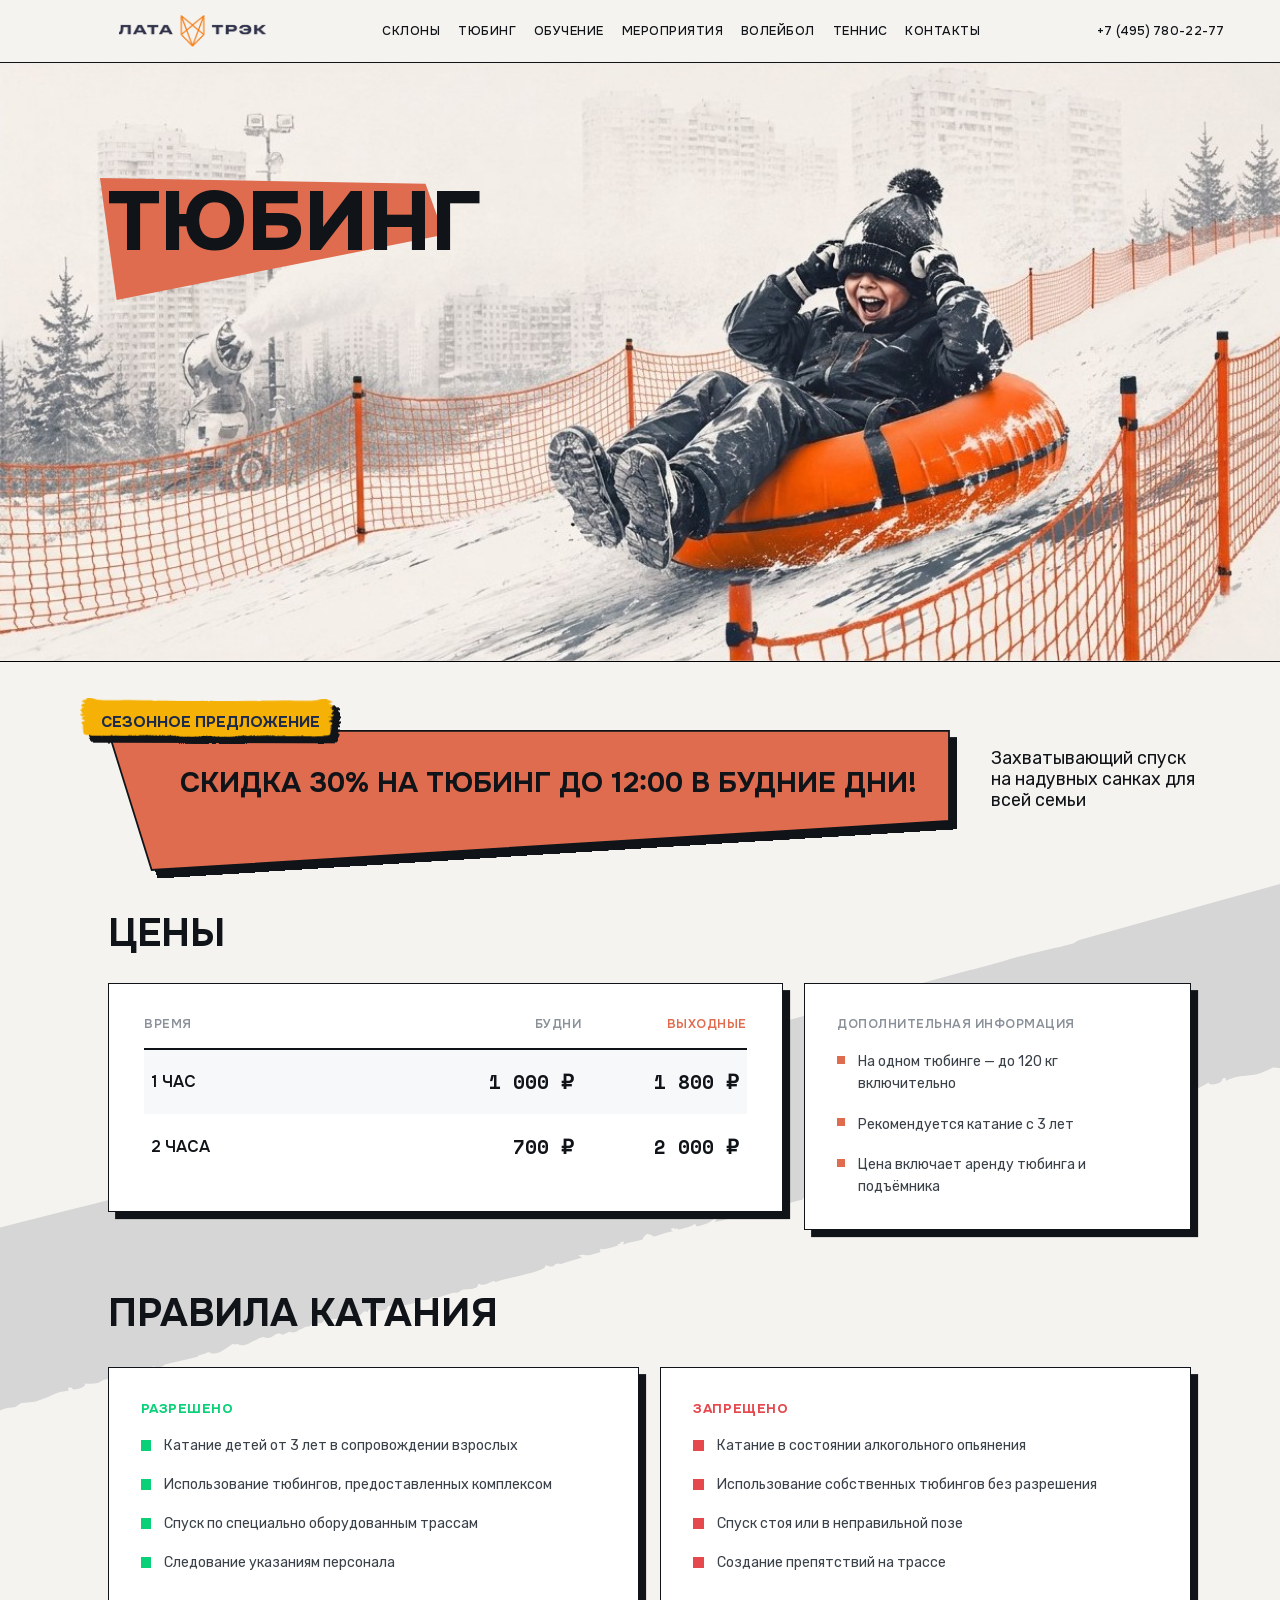
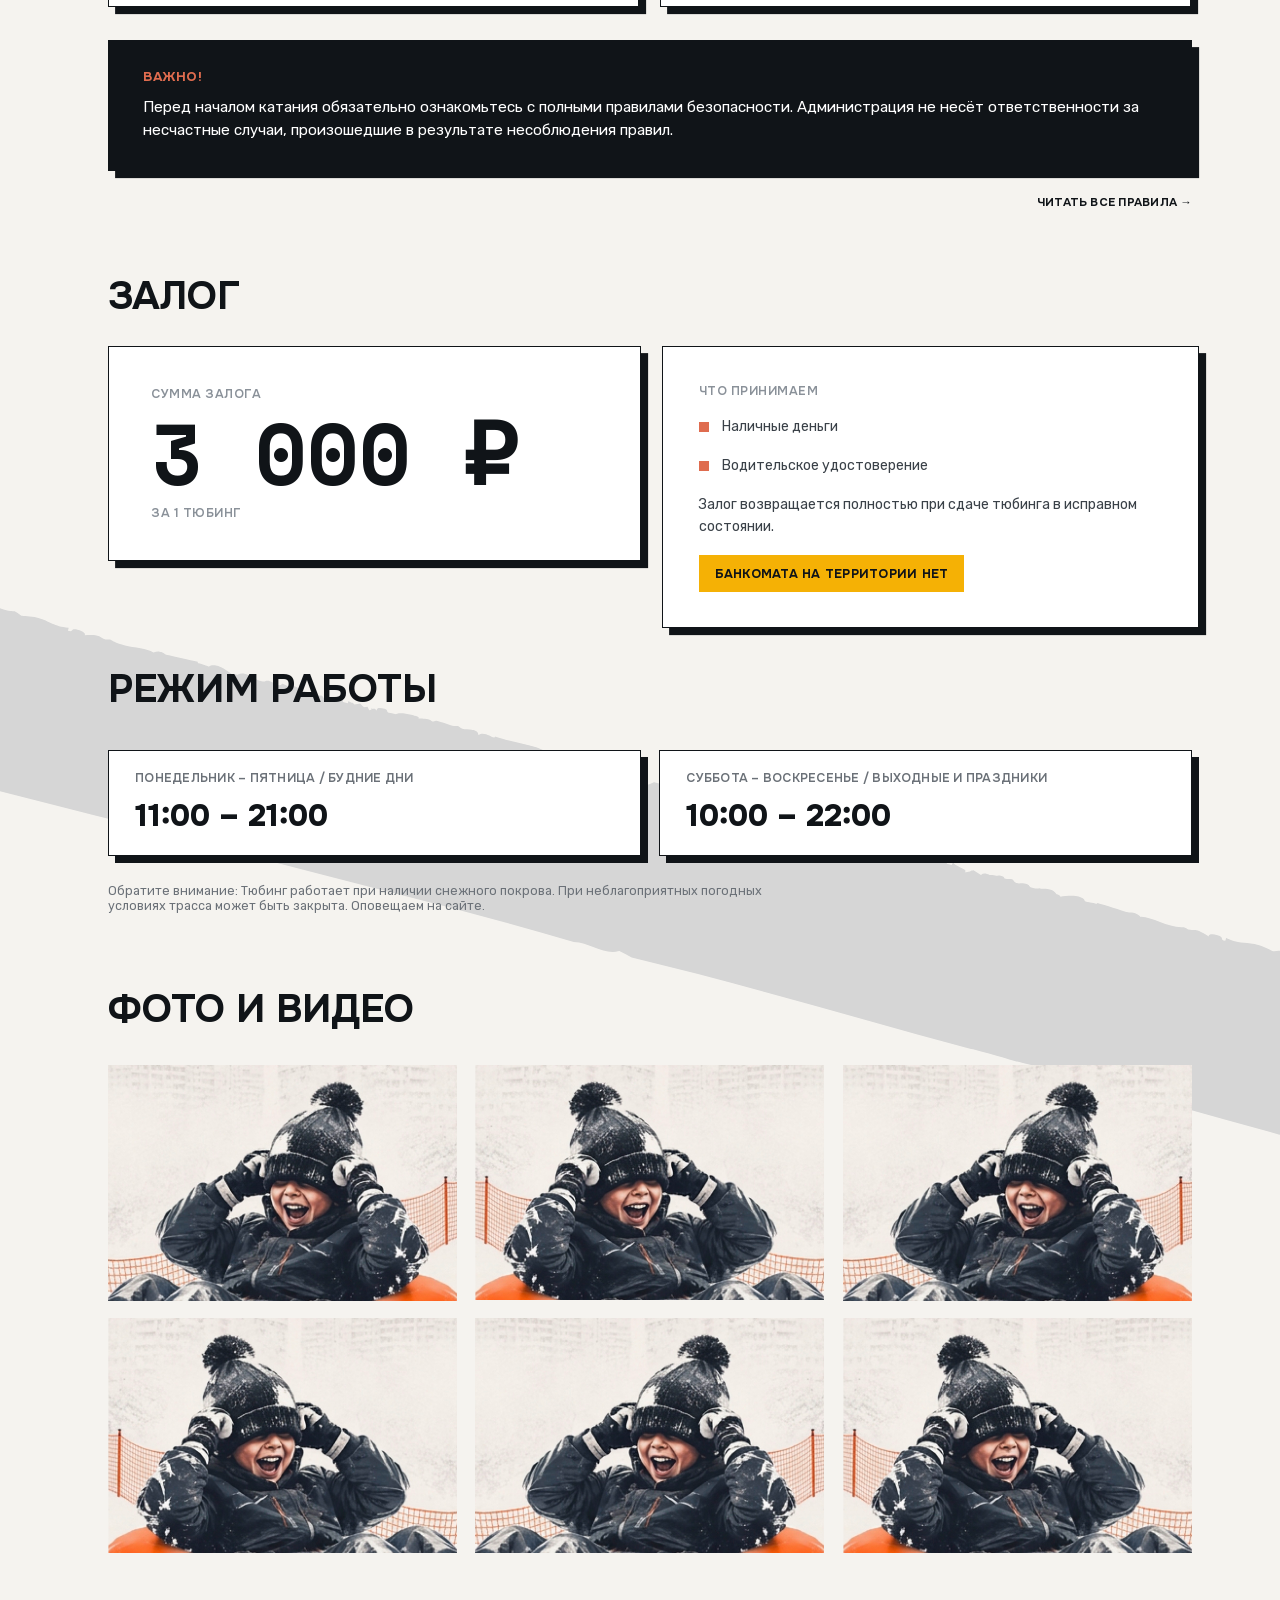
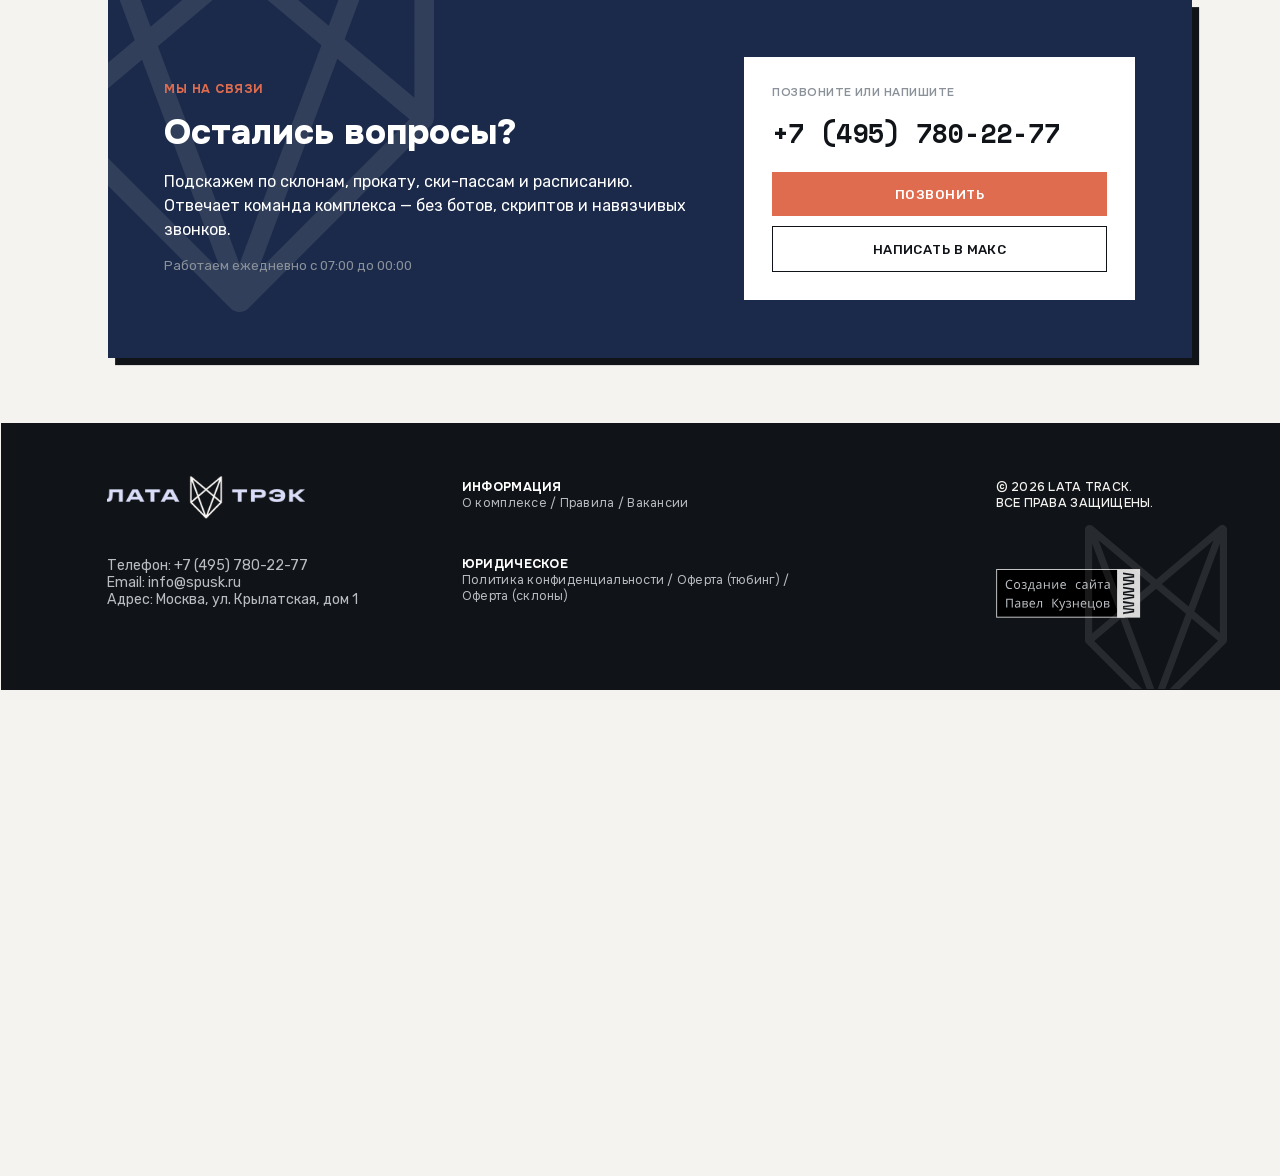
==== commit 747875cb: "Версионирование css/js (?v=timestamp) — браузер больше не подмешивает старый кэш Скрипт bump.sh прос" ====
--- a/tubing.html
+++ b/tubing.html
@@ -5,7 +5,7 @@
 <meta name="viewport" content="width=device-width, initial-scale=1">
 <title>ТЮБИНГ — ЛАТА ТРЭК</title>
 <link rel="stylesheet" href="assets/fonts/fonts.css">
-<link rel="stylesheet" href="css/main.css">
+<link rel="stylesheet" href="css/main.css?v=202607310812">
 <script>
 (function () {
   var q = new URLSearchParams(location.search);
@@ -193,6 +193,6 @@
 <!-- ПЕРЕХОД -->
 <div id="wipe"><span class="edge"></span></div>
 
-<script src="js/app.js"></script>
+<script src="js/app.js?v=202607310812"></script>
 </body>
 </html>
--- a/css/main.css
+++ b/css/main.css
@@ -144,12 +144,27 @@
 .home-stripe-2 { left: -304.35px; top: 3008.36px; transform: rotate(15deg) scaleY(-1) scaleX(1.4); }
 
 /* hero */
-.hero-badge { position: absolute; left: 114px; top: 143px; width: 284.59px; height: 44.79px; z-index: 4; }
-.hero-badge .paint-img { position: absolute; left: 0; top: 0; width: 284.47px; height: 44px; transform: rotate(0.16deg); }
-.hero-badge .paint-img img { position: absolute; left: 0; top: 0; width: 102.81%; height: 118.18%; }
-.hero-badge .t {
-  position: absolute; left: 16.69px; top: 11.4px;
-  font-family: var(--f-head); font-weight: 700; font-size: 17.38px; color: var(--navy); white-space: nowrap;
+.hero-badge {
+  position: absolute; left: 120px; top: 137px; z-index: 4;
+  display: inline-block; background: #fff; color: var(--navy);
+  padding: 9px 12px; box-shadow: 4px 4px 0 var(--ink);
+  font-family: var(--f-head); font-weight: 700; font-size: 15px; line-height: 1.2;
+  white-space: nowrap;
+}
+.open-chip {
+  position: absolute; left: 120px; top: 94px; z-index: 4;
+  display: inline-flex; align-items: center; gap: 9px;
+  background: var(--open); color: var(--ink);
+  padding: 8px 14px; box-shadow: 4px 4px 0 var(--ink);
+  font-family: var(--f-head); font-weight: 700; font-size: 13px; letter-spacing: 0.4px;
+  white-space: nowrap;
+}
+.open-chip .dot { width: 9px; height: 9px; border-radius: 50%; background: var(--ink);
+  animation: chip-pulse 2s var(--ease-in-out) infinite; }
+.open-chip.closed { background: var(--warn); }
+@keyframes chip-pulse {
+  0%, 100% { transform: scale(1); opacity: 1; }
+  50% { transform: scale(0.55); opacity: 0.5; }
 }
 .hero-paint-h1 { left: 102.58px; top: 313px; width: 386.3px; height: 137.77px; z-index: 3; }
 .home .h1-hero { left: 120px; top: 207.79px; }
@@ -263,20 +278,16 @@
 /* дополнительные активности */
 .act-h2 { position: absolute; left: 120px; top: 3003.51px; width: 900px; }
 .act-card { position: absolute; width: 285px; height: 489px; top: 3131.51px; z-index: 2; cursor: pointer; }
-.act-card .navy { position: absolute; left: -2px; top: -2px; width: 285px; height: 285px; background: var(--navy); overflow: hidden; }
-.act-card .icon { position: absolute; transition: transform 500ms var(--ease-out); }
-.act-card:hover .icon { transform: translateY(-6px); }
-.act-card .icon img { width: 100%; height: 100%; }
+.act-card .pic { position: absolute; left: -2px; top: -2px; width: 285px; height: 285px; overflow: hidden; }
+.act-card .pic img { width: 100%; height: 100%; object-fit: cover;
+  transition: transform 620ms var(--ease-out); }
+.act-card:hover .pic img { transform: scale(1.09); }
 .act-card .ttl { position: absolute; left: 18px; top: 301.58px; width: 245px;
   font-family: var(--f-head); font-weight: 600; font-size: 20px; color: var(--ink); }
 .act-card .dsc { position: absolute; left: 18px; top: 335.58px; width: 245px; font-size: 14px; color: var(--ink2); }
 .act-card .more { position: absolute; left: 18px; top: 451.36px; font-size: 11px; letter-spacing: 0.22px; }
 .act-card.a1 { left: 120px; } .act-card.a2 { left: 425px; } .act-card.a3 { left: 730px; } .act-card.a4 { left: 1035px; }
-.act-card.a1 .icon { left: 26.45px; top: 50.85px; width: 230.76px; height: 193.65px; }
-.act-card.a2 .icon { left: 38.52px; top: 43.07px; width: 207.97px; height: 195.04px; }
-.act-card.a3 .icon { left: 60.27px; top: 43.05px; width: 164.45px; height: 198.89px; }
 .act-card.a3 .dsc { top: 389.58px; }
-.act-card.a4 .icon { left: 41.35px; top: 22.08px; width: 202.31px; height: 207.11px; }
 
 /* FAQ */
 .faq-h2 { position: absolute; left: 120px; top: 3691px; width: 900px; }
@@ -308,12 +319,7 @@
 .tub-stripe-top { left: -224.44px; top: 1183.94px; transform: rotate(-15deg) scaleX(1.4); }
 .tub-stripe-bottom { left: -224.44px; top: 2670.95px; transform: rotate(15deg) scaleY(-1) scaleX(1.4); }
 
-/* точный кроп из макета: h 106.39%, top -5.32%, w 104.16% */
-.page-tubing .hero-strip .media img {
-  position: absolute; left: 0; top: -5.32%;
-  width: 104.16%; height: 106.39%;
-  object-fit: fill; object-position: center;
-}
+.page-tubing .hero-strip .media img { object-position: center; }
 .tub-paint-h1 { left: 112.96px; top: 200px; width: 386.3px; height: 137.77px; z-index: 3; }
 .page-tubing .h1-hero { left: 120.96px; top: 190px; }
 .tub-note { position: absolute; left: 1115.23px; top: 840.21px; width: 236.02px; font-size: 20px; color: var(--ink); z-index: 2; }
@@ -474,14 +480,16 @@
 html.preloading .hero-strip { visibility: hidden; }
 html.entering.page-anim-hero .hero-strip .media { clip-path: inset(0 0 100% 0); }
 html.preloading .hero-badge, html.entering .hero-badge { clip-path: inset(0 100% 0 0); }
+html.preloading .open-chip, html.entering .open-chip { opacity: 0; transform: translateY(8px); }
 html.preloading .hero-paint-h1, html.entering .hero-paint-h1, html.entering .tub-paint-h1 { opacity: 0; }
 html.preloading .h1-hero .mask > span, html.entering .h1-hero .mask > span { transform: translateY(108%); }
 html.preloading .hero-btns .btn, html.entering .hero-btns .btn, html.entering .tub-hero-soft { opacity: 0; transform: translateY(18px); }
 
 /* конечные состояния + тайминги */
 html.hero-in .site-header { transform: translateY(0); transition: transform 560ms var(--ease-out) 260ms; }
-html.hero-in .hero-badge { clip-path: inset(0 -8% 0 0); transition: clip-path 520ms var(--ease-in-out) 60ms; }
+html.hero-in .hero-badge { clip-path: inset(0 -10px -10px 0); transition: clip-path 520ms var(--ease-in-out) 60ms; }
 html.hero-in .hero-paint-h1, html.hero-in .tub-paint-h1 { opacity: 1; transition: opacity 420ms var(--ease-out) 330ms; }
+html.hero-in .open-chip { opacity: 1; transform: translateY(0); transition: opacity 420ms var(--ease-out) 380ms, transform 420ms var(--ease-out) 380ms; }
 html.hero-in .h1-hero .mask > span { transform: translateY(0); transition: transform 640ms var(--ease-out); }
 html.hero-in .h1-hero .mask:nth-child(1) > span { transition-delay: 120ms; }
 html.hero-in .h1-hero .mask:nth-child(2) > span { transition-delay: 200ms; }
@@ -566,8 +574,10 @@
   .page-tubing .hero-strip { height: 58vw; max-height: 420px; }
   .page-home .hero-strip .media img { object-position: 62% 50%; }
   .hero-paint-h1, .tub-paint-h1 { display: none; }
-  .hero-badge { position: absolute; left: 16px; top: 74px; margin: 0; z-index: 4; transform: scale(0.82); transform-origin: left top; }
-  .h1-hero, .home .h1-hero { position: absolute; left: 16px; top: 126px; margin: 0; font-size: clamp(36px, 10.5vw, 46px); line-height: 1.24; }
+  .open-chip { left: 16px; top: 70px; padding: 7px 12px; font-size: 12px; }
+  .hero-badge { position: absolute; left: 16px; top: 110px; margin: 0; z-index: 4;
+    transform: none; font-size: 11px; padding: 7px 10px; box-shadow: 3px 3px 0 var(--ink); }
+  .h1-hero, .home .h1-hero { position: absolute; left: 16px; top: 158px; margin: 0; font-size: clamp(36px, 10.5vw, 46px); line-height: 1.24; }
   .home .h1-hero .mask:nth-child(2) > span {
     display: inline-block; padding: 2px 16px 6px 10px; margin-left: -10px;
     background: url('../assets/img/paint-h1.svg') 50% 50% / 100% 100% no-repeat;
@@ -630,13 +640,8 @@
   .act-h2 { position: static; width: auto; margin: 64px 16px 20px; }
   .act-grid { display: grid; grid-template-columns: repeat(2, 1fr); gap: 18px; margin: 0 16px; }
   .act-card { position: relative; left: 0 !important; top: 0; width: auto; height: auto; padding-bottom: 14px; display: flex; flex-direction: column; }
-  .act-card .navy { position: relative; left: 0; top: 0; width: calc(100% + 4px); margin: -2px -2px 0; height: auto; aspect-ratio: 1; }
-  .act-card.a1 .icon, .act-card.a2 .icon, .act-card.a3 .icon, .act-card.a4 .icon {
-    left: 50%; top: 4%; transform: translateX(-50%); width: 68%; height: auto;
-  }
-  .act-card.a3 .icon { width: 54%; }
-  .act-card:hover .icon { transform: translateX(-50%) translateY(-6px); }
-  .act-card .icon img { width: 100%; height: auto; }
+  .act-card .pic { position: relative; left: 0; top: 0; width: calc(100% + 4px); margin: -2px -2px 0; height: auto; aspect-ratio: 1; }
+
   .act-card .ttl { position: static; width: auto; margin: 12px 14px 4px; font-size: 15px; }
   .act-card .dsc { position: static; width: auto; margin: 0 14px 10px; font-size: 12.5px; }
   .act-card .more { position: static; margin: auto 14px 0; align-self: flex-start; padding-top: 8px; }
@@ -680,7 +685,8 @@
   .warn-badge { white-space: normal; }
   .tub-rules-h2 { position: static; margin: 64px 16px 20px; white-space: normal; }
   .rules-cols { position: static; width: auto; height: auto; margin: 0 16px; }
-  .rule-card { position: static; left: 0; width: auto; height: auto; margin-bottom: 18px; padding: 22px 18px; }
+  .rule-card, .rule-card.allow, .rule-card.deny { position: static; left: 0; width: auto; height: auto; margin-bottom: 18px; padding: 22px 18px; }
+  .bcard { max-width: 100%; } /* страховка от десктопных ширин */
   .important-card { position: static; width: auto; margin: 0 16px 14px; padding: 22px 18px; }
   .rules-link { position: static; width: auto; margin: 0 16px; }
   .tub-hours-h2 { position: static; width: auto; margin: 64px 16px 20px; }
@@ -719,3 +725,13 @@
   .cta .left { margin-bottom: 24px; }
   .webcams .cams-row { display: flex; gap: 10px; }
 }
+
+/* ================= КАСТОМНЫЙ КУРСОР ================= */
+@media (hover: hover) and (pointer: fine) {
+  html, body, a, button,
+  .btn, .more, .fun-card, .act-card, .cam, .gal, .burger {
+    cursor: url('../assets/img/pointer-32.png') 4 2, auto;
+    cursor: -webkit-image-set(url('../assets/img/pointer-32.png') 1x, url('../assets/img/pointer-64.png') 2x) 4 2, auto;
+    cursor: image-set(url('../assets/img/pointer-32.png') 1x, url('../assets/img/pointer-64.png') 2x) 4 2, auto;
+  }
+}
